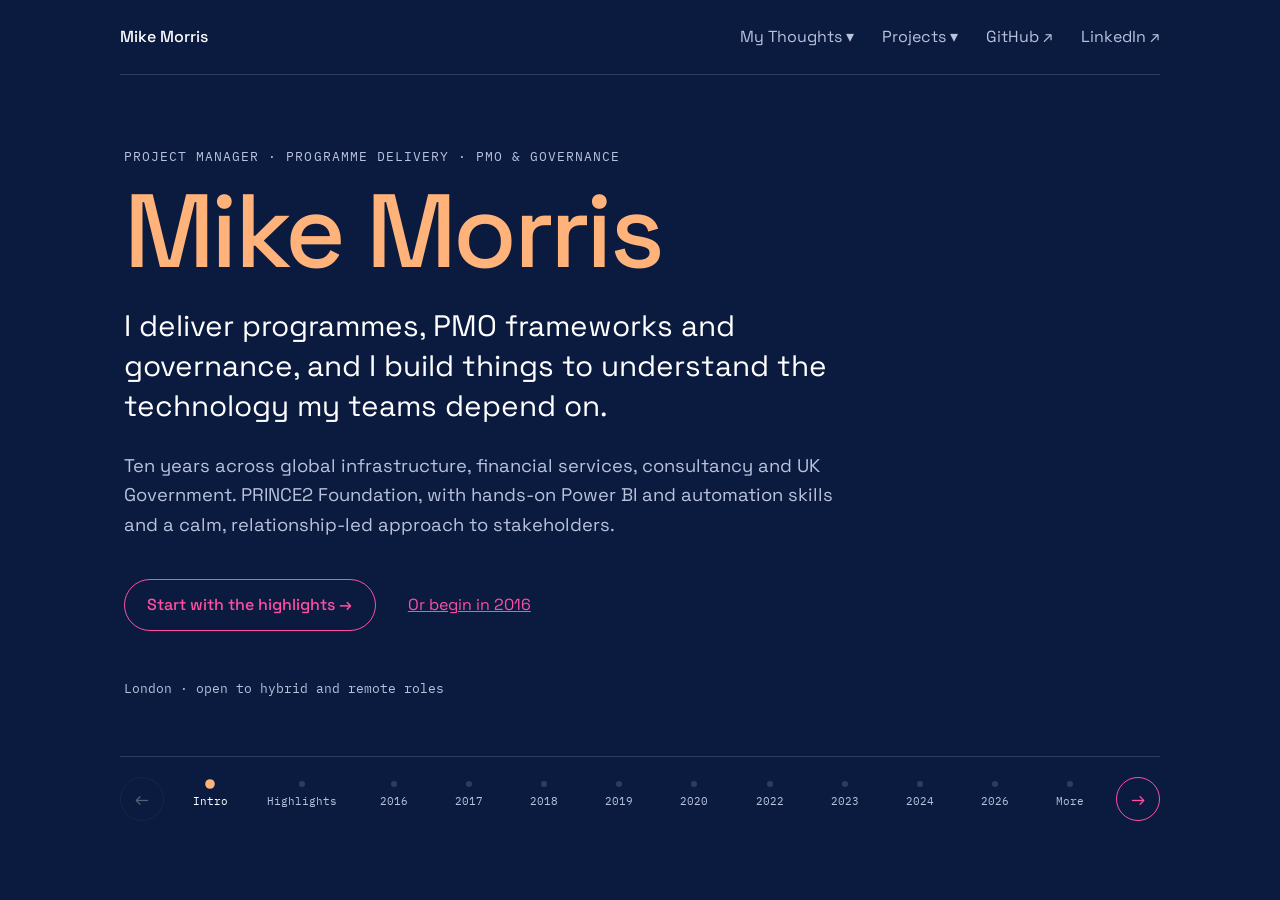
==== index.html @ 15b01ce0 "Corrected Links" ====
<!DOCTYPE html>
<html lang="en-GB">
<head>
  <meta charset="UTF-8">
  <meta name="viewport" content="width=device-width, initial-scale=1.0">
  <title>Mike Morris | Project Manager</title>
  <meta name="description" content="Mike Morris: Project Manager with 10 years' experience delivering programmes, PMO frameworks and governance. My career, one role at a time.">
  <link href="https://fonts.googleapis.com/css2?family=IBM+Plex+Mono:wght@400;500&family=Space+Grotesk:wght@300;400;500;700&display=swap" rel="stylesheet">
  <!-- styles.css: colours and fonts for the whole site.
       site.css: the header, menus and article layout shared by every page.
       journey.css: the layout of this page only. Later files win any tie. -->
  <link rel="stylesheet" href="styles.css">
  <link rel="stylesheet" href="site.css">
  <link rel="stylesheet" href="journey.css">
</head>
<body class="journey-page">

  <header class="site-header">
    <a class="journey-name" href="#intro">Mike Morris</a>
    <nav class="site-nav" aria-label="Site">
         <details class="nav-menu">
        <summary>My Thoughts</summary>
        <ul>
          <li><a href="Writings/Luddites.html"><span>Luddites - Tragedy and Warnings</span><span class="label">Thinkpiece · [DD Mon YYYY]</span></a></li>
          <li><a href="writing/[post-2].html"><span>[Second post title]</span><span class="label">Delivery · [DD Mon YYYY]</span></a></li>
          <li><a href="writing/[post-3].html"><span>[Third post title]</span><span class="label">Learning log · [DD Mon YYYY]</span></a></li>
          <li><a class="nav-menu-all" href="writing/index.html">All posts →</a></li>
        </ul>
      </details>
       <details class="nav-menu">
        <summary>Projects</summary>
        <ul>
          <li><a href="projects/Red-Alert-Browser.html"><span>Red Alert Browser Port</span><span class="label">WebAssembly · AI delivery</span></a></li>
          <li><a href="projects/Job-Search-Automation.html"><span>Job Search Automation</span><span class="label">n8n · AI workflows</span></a></li>
          <li><a href="projects/records-automation.html"><span>Records Automation</span><span class="label">Apps Script · Google Sheets</span></a></li>
          <li><a class="nav-menu-all" href="projects/index.html">All projects →</a></li>
        </ul>
      </details>
      <a href="https://github.com/Mikem9693">GitHub ↗</a>
      <a href="https://www.linkedin.com/in/mike-morris-5a3879b5/">LinkedIn ↗</a>
    </nav>
    <!-- Hidden from view, but screen readers still announce it when the page turns. -->
    <p class="visually-hidden" id="journey-counter" aria-live="polite"></p>
  </header>

  <main>
    <!-- The viewport is the "window" you look through. The track holds every page side by side
         and journey.js slides it left and right. Without JavaScript, the pages simply stack. -->
    <div class="journey-viewport">
      <div class="journey-track">

        <!-- ===== Intro ===== -->
        <section class="journey-page-item journey-intro" id="intro" data-label="Intro" aria-labelledby="intro-title">
          <p class="label">Project Manager · Programme Delivery · PMO &amp; Governance</p>
          <h1 id="intro-title">Mike Morris</h1>
          <p class="intro-statement">I deliver programmes, PMO frameworks and governance, and I build things to understand the technology my teams depend on.</p>
          <p class="lead">Ten years across global infrastructure, financial services, consultancy and UK Government. PRINCE2 Foundation, with hands-on Power BI and automation skills and a calm, relationship-led approach to stakeholders.</p>
          <p class="intro-actions">
            <a class="button" href="#highlights">Start with the highlights →</a>
            <a href="#role-2016">Or begin in 2016</a>
          </p>
          <p class="intro-meta">London · open to hybrid and remote roles</p>
        </section>

        <!-- ===== Career highlights =====
             Each highlight links to the role it came from. journey.js turns those links into page turns. -->
        <section class="journey-page-item journey-highlights" id="highlights" data-label="Highlights" aria-labelledby="highlights-title">
                    <h2 id="highlights-title">Career highlights</h2>
          <ol class="highlight-grid">
            <li>
              <p class="highlight-stat">$150,000</p>
              <p>Saved by taking a failing regulatory programme from Red to Green in two weeks, then building the case to cancel it.</p>
              <a href="#role-2024">Vantage Data Centres, 2024 →</a>
            </li>
            <li>
              <p class="highlight-stat">145%&nbsp;→&nbsp;90%</p>
            
              <a href="#role-2024">Vantage Data Centres, 2024 →</a>
            </li>
            <li>
              <p class="highlight-stat">1&nbsp;→&nbsp;8</p>
              <p>Live executive dashboards across six business functions, giving C-suite unified visibility for the first time.</p>
              <a href="#role-2024">Vantage Data Centres, 2024 →</a>
            </li>
            <li>
              <p class="highlight-stat">4&nbsp;months</p>
              <p>To take a consultancy from no formal PMO practice to operational maturity.</p>
              <a href="#role-2023">QuantSpark, 2023 →</a>
            </li>
            <li>
              <p class="highlight-stat">6</p>
              <p>Release clashes exposed by a 35-project, 7-department roadmap, avoiding at least 3 project delays.</p>
              <a href="#role-2022">Lloyds Banking Group, 2022 →</a>
            </li>
            <li>
              <p class="highlight-stat">25%</p>
              <p>Of the NHS workforce given routine COVID-19 testing capacity, across 6 NHS Trusts and 30+ hospitals and universities.</p>
              <a href="#role-2020">Department of Health and Social Care, 2020 →</a>
            </li>
          </ol>
        </section>

        <!-- ===== Role 1 =====
             Every role follows the same pattern. To add one, copy a whole <article> block,
             give it a new id and data-label, and journey.js adds it to the year strip.
             All facts and figures come from the master CV: change them there first. -->
        <article class="journey-page-item role" id="role-2016" data-label="2016" aria-labelledby="role-2016-title">
          <div class="role-meta">
            <p class="role-year" aria-hidden="true">2016</p>
            <h2 id="role-2016-title">Business Transformation Lead</h2>
            <p class="role-org">Greater Manchester Shared Service</p>
            <p class="role-dates">Sep 2016 - Nov 2017</p>
            <ul class="skills" aria-label="Skills used in this role">
              <li>Process improvement</li>
              <li>Excel automation</li>
              <li>Recruitment</li>
            </ul>
          </div>
          <div class="role-body">
            <p class="lead">Recruitment and HR shared service, including the Stop-Gap supply staffing service for 35 client schools and 200 supply staff.</p>
            <div class="achievement">
              <p class="achievement-stat">90%</p>
              <div>
                <h3>Turnaround</h3>
                <p>Returned the Stop-Gap service to profitability after 16 consecutive loss-making quarters, and cut time spent on administrative tasks by 90% with a digital source of records and macro-based automation.</p>
              </div>
            </div>
          </div>
          <div class="role-highlights">
            <h3>Highlights</h3>
            <ul>
              <li>Added email booking and an automated receipting system, cutting billing queries by 35%; 100% of customers surveyed gave positive feedback.</li>
              <li>Streamlined the recruitment workflow and introduced an online recruitment portal, reducing time at each stage.</li>
              <li>Achieved all improvements and modernisation with zero spend or external tooling.</li>
            </ul>
          </div>
        </article>

        <!-- ===== Role 2 ===== -->
        <article class="journey-page-item role" id="role-2017" data-label="2017" aria-labelledby="role-2017-title">
          <div class="role-meta">
            <p class="role-year" aria-hidden="true">2017</p>
            <h2 id="role-2017-title">Assurance and Risk Support Officer</h2>
            <p class="role-org">Home Office</p>
            <p class="role-dates">Nov 2017 - Feb 2019</p>
            <ul class="skills" aria-label="Skills used in this role">
              <li>Excel automation</li>
              <li>Risk frameworks</li>
              <li>Process design</li>
            </ul>
          </div>
          <div class="role-body">
            <p class="lead">Supporting the Home Office's Risk and Assurance team, and my first move into UK Government.</p>
            <div class="achievement">
              <p class="achievement-stat">~10&nbsp;min</p>
              <div>
                <h3>Automation</h3>
                <p>Built Excel macro automation cutting a weekly multi-hour data task to around 10 minutes, reducing administrative workload by 20% across two teams.</p>
              </div>
            </div>
          </div>
          <div class="role-highlights">
            <h3>Highlights</h3>
            <ul>
              <li>Redesigned the resource pool matching process with skills-based, anonymised shortlisting, cutting matching time by around 25% and reducing unconscious bias.</li>
              <li>Developed risk assessment frameworks and a medium-term improvement strategy for the Risk and Assurance team, improving reporting accuracy.</li>
            </ul>
          </div>
        </article>

        <!-- ===== Role 3 ===== -->
        <article class="journey-page-item role" id="role-2018" data-label="2018" aria-labelledby="role-2018-title">
          <div class="role-meta">
            <p class="role-year" aria-hidden="true">2018</p>
            <h2 id="role-2018-title">Team Leader, BICS Data Quality and Cleanse</h2>
            <p class="role-org">Home Office</p>
            <p class="role-dates">Dec 2018 - Dec 2019</p>
            <ul class="skills" aria-label="Skills used in this role">
              <li>Team leadership</li>
              <li>Coaching</li>
              <li>Data quality</li>
            </ul>
          </div>
          <div class="role-body">
            <p class="lead">Leading a team of 10 responsible for data quality and cleanse across large case cohorts.</p>
            <div class="achievement">
              <p class="achievement-stat">+65%</p>
              <div>
                <h3>Team turnaround</h3>
                <p>Restructured process and culture to raise throughput by 65%, moving the team from "underachievers" to one of the most efficient, as recognised by leadership.</p>
              </div>
            </div>
          </div>
          <div class="role-highlights">
            <h3>Highlights</h3>
            <ul>
              <li>Built development pathways and coaching; every team member improved between reviews and 4 of 10 were promoted within 9 months.</li>
              <li>Designed data quality and cleanse frameworks for cohorts of 6,000 to 180,000 cases, with tracking tools, QA protocols and formal reports to senior stakeholders.</li>
            </ul>
          </div>
        </article>

        <!-- ===== Role 4 ===== -->
        <article class="journey-page-item role" id="role-2019" data-label="2019" aria-labelledby="role-2019-title">
          <div class="role-meta">
            <p class="role-year" aria-hidden="true">2019</p>
            <h2 id="role-2019-title">Policy Manager</h2>
            <p class="role-org">Maritime and Coastguard Agency</p>
            <p class="role-dates">Dec 2019 - Oct 2020</p>
            <ul class="skills" aria-label="Skills used in this role">
              <li>Crisis management</li>
              <li>Policy</li>
              <li>International stakeholders</li>
            </ul>
          </div>
          <div class="role-body">
            <p class="lead">Maritime labour policy, which became the front line of the UK's COVID-19 response for seafarers.</p>
            <div class="achievement">
              <p class="achievement-stat">80%</p>
              <div>
                <h3>COVID-19 response</h3>
                <p>Managed the UK maritime seafarer repatriation response, repatriating 80% of seafarers on UK-flagged ships within their legal limit with zero delays to global shipping.</p>
              </div>
            </div>
          </div>
          <div class="role-highlights">
            <h3>Highlights</h3>
            <ul>
              <li>Represented the UK at international maritime conventions, including the European Maritime Safety Agency workshop in Lisbon.</li>
              <li>Chaired the biannual tripartite working group of seafarers, shipowners and Government, then restructured it to run effectively online during COVID-19.</li>
              <li>Led Maritime Labour Convention 2006 policy work and its post-implementation review, analysing compliance data to drive improvements.</li>
            </ul>
          </div>
        </article>

        <!-- ===== Role 5 ===== -->
        <article class="journey-page-item role" id="role-2020" data-label="2020" aria-labelledby="role-2020-title">
          <div class="role-meta">
            <p class="role-year" aria-hidden="true">2020</p>
            <h2 id="role-2020-title">Programme Support and Private Secretary, LAMP Testing</h2>
            <p class="role-org">Department of Health and Social Care (loan from MCGA)</p>
            <p class="role-dates">Oct 2020 - Feb 2022</p>
            <ul class="skills" aria-label="Skills used in this role">
              <li>Programme delivery</li>
              <li>Vendor negotiation</li>
              <li>Governance</li>
            </ul>
          </div>
          <div class="role-body">
            <p class="lead">Delivering saliva-based LAMP COVID-19 testing for NHS staff during the national emergency, reporting to the Programme Director and Chief Scientific Officer.</p>
            <div class="achievement">
              <p class="achievement-stat">25%</p>
              <div>
                <h3>National rollout</h3>
                <p>Delivered LAMP COVID-19 testing across 6 NHS Trusts covering 30+ hospitals and universities, providing routine testing capacity for 25% of the NHS workforce, ahead of schedule and under budget.</p>
              </div>
            </div>
          </div>
          <div class="role-highlights">
            <h3>Highlights</h3>
            <ul>
              <li>Ran six concurrent site implementation workstreams, each with its own plan tracking milestones, dependencies and compliance.</li>
              <li>Secured a 12-month warranty extension at no additional cost for 200+ unused LAMP machines, with no contractual obligation on the vendor.</li>
              <li>Automated the lab ordering process, saving around 2 hours a week across 5 labs.</li>
              <li>As Private Secretary, advised the Director of LAMP Testing on policy implementation and cross-departmental work.</li>
            </ul>
          </div>
        </article>

        <!-- ===== Role 6 ===== -->
        <article class="journey-page-item role" id="role-2022" data-label="2022" aria-labelledby="role-2022-title">
          <div class="role-meta">
            <p class="role-year" aria-hidden="true">2022</p>
            <h2 id="role-2022-title">Project &amp; Product Manager</h2>
            <p class="role-org">Lloyds Banking Group</p>
            <p class="role-dates">Mar 2022 - Apr 2023 · Contract</p>
            <ul class="skills" aria-label="Skills used in this role">
              <li>Roadmapping</li>
              <li>Portfolio governance</li>
              <li>Release planning</li>
            </ul>
          </div>
          <div class="role-body">
            <p class="lead">The UK's largest retail and commercial bank. Supported a portfolio of 35+ initiatives across 7 business areas and customer-facing digital products serving 350,000+ users.</p>
            <div class="achievement">
              <p class="achievement-stat">6&nbsp;clashes</p>
              <div>
                <h3>Release roadmap</h3>
                <p>Built delivery roadmap for 35 projects across 7 departments and 12 monthly release windows, exposing 6 release clashes; resequenced with senior leaders, avoiding at least 3 project delays.</p>
              </div>
            </div>
          </div>
          <div class="role-highlights">
            <h3>Highlights</h3>
            <ul>
              <li>Introduced portfolio-level governance, dependency management and alignment protocols, reducing inter-project conflicts by 30%.</li>
              <li>Developed stage-gate governance and PMO standards across business units, moving delivery from inconsistent practice to a standard framework.</li>
              <li>Took customer-facing digital products from business case to launch, coordinating Technology, Compliance, Marketing and Operations for 350,000+ customers.</li>
            </ul>
          </div>
        </article>

        <!-- ===== Role 7 ===== -->
        <article class="journey-page-item role" id="role-2023" data-label="2023" aria-labelledby="role-2023-title">
          <div class="role-meta">
            <p class="role-year" aria-hidden="true">2023</p>
            <h2 id="role-2023-title">Head of PMO</h2>
            <p class="role-org">QuantSpark</p>
            <p class="role-dates">Apr 2023 - Aug 2023</p>
            <ul class="skills" aria-label="Skills used in this role">
              <li>PMO set-up</li>
              <li>Asana</li>
              <li>Runn.io</li>
            </ul>
          </div>
          <div class="role-body">
            <p class="lead">Data science and analytics consultancy of around 80 people. Recruited to build PMO capability from inception, reporting to the CEO as a member of the Senior Leadership Team.</p>
            <div class="achievement">
              <p class="achievement-stat">4&nbsp;months</p>
              <div>
                <h3>PMO from zero</h3>
                <p>Designed and implemented the PMO framework (lifecycle methodology, portfolio governance, resource management, risk) in four months.</p>
              </div>
            </div>
          </div>
          <div class="role-highlights">
            <h3>Highlights</h3>
            <ul>
              <li>Introduced stage-gate governance that improved revenue forecasting accuracy by 30%, project profitability visibility by 40% and overall project efficiency by 25%.</li>
              <li>Built skills-based allocation and capacity planning for 30+ consultants across 15+ concurrent projects, raising billable utilisation by 25% and cutting bench time by 40%.</li>
              <li>Designed and piloted RAID training with 10 project staff; CEO intervention on pilot projects fell by 65%.</li>
            </ul>
          </div>
        </article>

        <!-- ===== Role 8 ===== -->
        <article class="journey-page-item role" id="role-2024" data-label="2024" aria-labelledby="role-2024-title">
          <div class="role-meta">
            <p class="role-year" aria-hidden="true">2024</p>
            <h2 id="role-2024-title">Project Manager - Global</h2>
            <p class="role-org">Vantage Data Centres</p>
            <p class="role-dates">Feb 2024 - Mar 2026 · Role made redundant</p>
            <ul class="skills" aria-label="Skills used in this role">
              <li>Power BI</li>
              <li>MS Project</li>
              <li>Power Platform</li>
            </ul>
          </div>
          <div class="role-body">
            <p class="lead">Global hyperscale data centre provider, 1,000+ employees. Delivered projects and platform governance across EMEA, APAC and North America, working asynchronously across seven time zones.</p>
            <div class="achievement">
              <p class="achievement-stat">$150k</p>
              <div>
                <h3>Programme rescue and cancellation</h3>
                <p>Took ownership of failing regulatory segmentation project and reached Green within two weeks. Recomendation made to cancel as identified as no longer fit for purpose, saving $150,000 with agreement from Legal, Cybersecurity and IT.</p>
              </div>
            </div>
          </div>
          <div class="role-highlights">
            <h3>Highlights</h3>
            <ul>
              <li>Built a Power BI project hub for a Director overseeing 26 projects, cutting utilisation from 145% to 90% in three weeks; four projects moved from Red to Green.</li>
              <li>Introduced Agile ceremonies, story pointing and MVPs, cutting load on 8 developers from 300% to 85% over four sprints.</li>
              <li>Built a department-wide PMO framework from inception, reducing project delays by 25% and delivery timelines by 20%.</li>
              <li>Took a stalled executive dashboard programme from 1 to 8 live dashboards, unifying up to five source systems through medallian archetecture data lake.</li>
              <li>Managed a $10M estate-wide hardware upgrade across 30+ data centre facilities, delivering on time with minimal disruption.</li>
              <li>Implemented standardised contracts and leasing procedure and tracking across North America, APAC and EMEA</li>
            </ul>
          </div>
        </article>

        <!-- ===== Role 9 (current) ===== -->
        <article class="journey-page-item role" id="role-2026" data-label="2026" aria-labelledby="role-2026-title">
          <div class="role-meta">
            <p class="role-year" aria-hidden="true">2026</p>
            <h2 id="role-2026-title">Founder</h2>
            <p class="role-org"><a href="https://www.3pmfootball.pro">3PM Sports</a></p>
            <p class="role-dates">Mar 2026 - Present</p>
            <ul class="skills" aria-label="Skills used in this role">
              <li>Product strategy</li>
              <li>Commercial modelling</li>
              <li>UK GDPR</li>
            </ul>
          </div>
          <div class="role-body">
            <p class="lead">Founded 3PM Sports and launcing 3PM Football. Grassroots football management app</p>
            <div class="achievement">
              <p class="achievement-stat">12+</p>
              <div>
                <h3>Concept to launch-ready</h3>
                <p>Took the platform from concept to a de-risked, launch-ready specification: 12+ specification documents, a structed release schedule and 15+ interactive prototypes covering every major user flow.</p>
              </div>
            </div>
          </div>
          <div class="role-highlights">
            <h3>Highlights</h3>
            <ul>
              <li>Recruited and structured an equal technical co-founder partnership, documenting equity, vesting, reserved matters and IP assignment.</li>
              <li>Built the commercial model and go-to-market plan, benchmarking pricing against 20+ competitors and simplifying a four-tier model to two tiers.</li>
              <li>Drafted a UK GDPR-compliant privacy policy, incorporated the company and completed ICO registration.</li>
              <li>Managed all advertising and Social Media marketing, creating consistent brand identity</li>
            </ul>
          </div>
        </article>

        <!-- ===== More: everything else ===== -->
        <section class="journey-page-item journey-more" id="more" data-label="More" aria-labelledby="more-title">
          <p class="label">The next chapter</p>
          <h2 id="more-title">Looking for project and programme delivery, PMO and governance roles.</h2>
          <p class="lead">Open to London, hybrid and remote roles. If your team is working on something like this, I'd like to hear about it.</p>
          <ul class="contact-links">
            <li><a href="mailto:Mikem9693@gmail.com">Email</a></li>
            <li><a href="https://www.linkedin.com/in/mike-morris-5a3879b5/">LinkedIn ↗</a></li>
            <li><a href="https://github.com/Mikem9693">GitHub ↗</a></li>
          </ul>

          <div class="more-columns">
            <section aria-labelledby="built-title">
              <h3 id="built-title">What I've built</h3>
              <dl class="more-list">
                <dt><a href="projects/Red-Alert-Browser.html">Red Alert in the browser</a></dt>
                <dd>A browser port of Command &amp; Conquer: Red Alert (1996), delivered through phase gates with an AI coding assistant as the engineer.</dd>
                <dt><a href="projects/Job-Search-Automation.html">Job search automation</a></dt>
                <dd>An n8n pipeline where a low-cost AI model scores every role and only roles above 60% go to a stronger model to draft a cover letter.</dd>
                <dt><a href="projects/records-automation.html">Records automation</a></dt>
                <dd>A Google Sheets tracker that logs each application automatically and keeps its own status up to date.</dd>
                <dt>Document navigation app</dt>
                <dd>Built in two hours in Svelte with AI-assisted development; presented 50+ documents with zero issues.</dd>
                <dt>Pi-hole home network</dt>
                <dd>Network-wide DNS filtering on a Raspberry Pi, now blocking 15% to 30% of queries.</dd>
                <dt>This website</dt>
                <dd>Hand-coded in HTML, CSS and JavaScript utilising AI support to learn as I build. No website builders, frameworks or templates.</dd>
              </dl>
            </section>

            <section aria-labelledby="advisory-title">
              <h3 id="advisory-title">Advisory work</h3>
              <dl class="more-list">
                <dt><a href="https://www.Vierma.cz">Vierma</a> <span>Feb 2026 - Present</span></dt>
                <dd>Commercial and growth advisor to a premium textile e-commerce start-up in the Czech Republic.</dd>
                <dt><a href="www.TheGKN.Net">The Goalkeeping Network</a> <span>Jan 2021 - Present</span></dt>
                <dd>KPI framework, strategic objectives and launch planning for products that consistently sell out within hours of release.</dd>
                <dt>Born Again Boots <span>Feb 2023 - Jan 2025</span></dt>
                <dd>Business planning, P&amp;L forecasting, financial controls and reporting for a sustainable footwear company.</dd>
              </dl>

              <h3>Outside work</h3>
              <dl class="more-list">
                <dt>Football and fundraising</dt>
                <dd>Organised charity football matches between 2017 and 2022, raising £7,500+ for personal causes, Ronald McDonald House and the Darby Rimmer MND Foundation.</dd>
                <dt>Goalkeeing Coach</dt>
                <dd>Currently supporting Step 7 grassroots club since October 2025. Ahieved promotion and a cup win and runners up last season</dd>
              </dl>

              <h3>Qualifications</h3>
              <dl class="more-list">
                <dt>PRINCE2 Foundation</dt>
                <dd>Apr 2024</dd>
                <dt>BA (Hons) History, Sheffield Hallam University</dt>
                <dd>2016</dd>
              </dl>
            </section>
          </div>

          <p><a href="#intro">← Back to the start</a></p>
        </section>

      </div>
    </div>

    <!-- The navigation bar. It starts hidden, and journey.js reveals it, because
         these buttons only work when JavaScript is running. -->
    <nav class="journey-nav" aria-label="Move through my journey" hidden>
      <button type="button" class="journey-prev" aria-label="Previous page">←</button>
      <ol class="journey-spine"></ol>
      <button type="button" class="journey-next" aria-label="Next page">→</button>
    </nav>
  </main>

  <!-- Scripts go at the end of <body>, so the page's HTML exists before the script looks for it. -->
  <script src="menus.js"></script>
  <script src="journey.js"></script>
</body>
</html>
---- styles.css ----
/* ==========================================================
   styles.css: the base for every page.
   Colours, fonts and default text styles.
   site.css (header, menus, articles) and journey.css (the book)
   build on top of this.
   ========================================================== */

:root {
  --bg: #0B1B3F;
  --surface: #1A2C5B;
  --text: #FFFFFF;
  --muted: #B8C2DD;
  --heading: #FFB27A;
  --accent: #FF4FA3;
}

* {
  box-sizing: border-box;
}

body {
  margin: 0;
  padding: 2rem;
  font-family: "Space Grotesk", sans-serif;
  background: var(--bg);
  color: var(--text);
  line-height: 1.6;
  min-height: 100vh;
  display: flex;
  flex-direction: column;
  gap: 1rem;
}

h1, h2, h3 {
  color: var(--heading);
}

h1 {
  font-size: 3rem;
  line-height: 1.1;
}

a {
  color: var(--accent);
}

.label {
  font-family: "IBM Plex Mono", monospace;
  font-size: 0.8rem;
  text-transform: uppercase;
  letter-spacing: 0.08em;
  color: var(--muted);
  margin: 0 0 0.75rem;
}
---- site.css ----
/* ==========================================================
   site.css: shared by every page on the site.
   The header, the drop-down menus, and the layout for
   article pages (projects and writing).
   Loads after styles.css on every page.
   ========================================================== */

/* A faint line colour, used for every divider.
   It's your --muted colour (#B8C2DD) at 20% opacity. */
:root {
  --line: rgba(184, 194, 221, 0.2);
}

/* ----- Page frame ----- */

body {
  padding: 0 1.5rem;     /* overrides the 2rem padding in styles.css */
  gap: 0;
}

.site-header,
main {
  width: 100%;
  max-width: 1040px;
  margin: 0 auto;
}

main {
  flex: 1;
}

/* ----- Header ----- */

.site-header {
  display: flex;
  flex-wrap: wrap;
  justify-content: space-between;
  align-items: center;
  gap: 0.5rem 1.5rem;
  padding: 1.5rem 0;
  border-bottom: 1px solid var(--line);
}

.site-header a {
  color: var(--text);
  text-decoration: none;
  font-weight: 500;
}

.site-header a:hover {
  color: var(--accent);
}

.site-nav {
  display: flex;
  flex-wrap: wrap;
  gap: 0.5rem 1.75rem;
}

.site-nav a {
  color: var(--muted);
  font-weight: 400;
}

/* ----- Drop-down menus (<details class="nav-menu">) ----- */

.nav-menu {
  position: relative;    /* the list below is positioned against this */
}

.nav-menu summary {
  list-style: none;      /* removes the default triangle */
  cursor: pointer;
  color: var(--muted);
}

.nav-menu summary::-webkit-details-marker {
  display: none;         /* removes the triangle in Safari */
}

.nav-menu summary::after {
  content: " ▾";
}

.nav-menu[open] summary,
.nav-menu summary:hover {
  color: var(--accent);
}

.nav-menu ul {
  position: absolute;
  top: calc(100% + 0.75rem);
  right: 0;
  z-index: 10;           /* sits above the page content */
  width: 18rem;
  margin: 0;
  padding: 0.5rem 0;
  list-style: none;
  background: var(--bg);
  border: 1px solid var(--line);
  border-radius: 0.75rem;
}

.nav-menu li a {
  display: flex;
  flex-direction: column;
  gap: 0.15rem;
  padding: 0.6rem 1rem;
  color: var(--text);
  text-decoration: none;
}

.nav-menu li a:hover {
  background: var(--surface);
}

.nav-menu .label {
  margin: 0;
  font-size: 0.7rem;
}

.nav-menu .nav-menu-all {
  border-top: 1px solid var(--line);
  color: var(--accent);
}

/* ----- Shared helpers ----- */

/* Hides an element visually while keeping it available to screen readers.
   (display: none would hide it from screen readers too.) */
.visually-hidden {
  position: absolute;
  width: 1px;
  height: 1px;
  margin: -1px;
  padding: 0;
  border: 0;
  overflow: hidden;
  clip-path: inset(50%);
  white-space: nowrap;
}

/* A clear outline for keyboard users on every link, button and menu. */
a:focus-visible,
button:focus-visible,
summary:focus-visible {
  outline: 2px solid var(--heading);
  outline-offset: 3px;
}

/* ==========================================================
   Article pages: <body class="article-page">
   One readable column, headings as quiet labels, thin lines.
   ========================================================== */

.article-page article {
  max-width: 42rem;      /* about 70 characters a line: comfortable to read */
  padding: 4rem 0 5rem;
}

.article-page h1 {
  margin: 0.5rem 0 1rem;
  font-size: clamp(2.5rem, 6vw, 4rem);
  font-weight: 500;
  line-height: 1.05;
  letter-spacing: -0.03em;
}

/* Each section starts with a thin line and a small mono heading. */
.article-page section {
  margin-top: 3rem;
  padding-top: 1.5rem;
  border-top: 1px solid var(--line);
}

.article-page h2 {
  margin: 0 0 1rem;
  font-family: "IBM Plex Mono", monospace;
  font-size: 0.8rem;
  font-weight: 400;
  text-transform: uppercase;
  letter-spacing: 0.08em;
  color: var(--muted);
}

.article-page h3 {
  margin: 1.5rem 0 0.5rem;
  font-size: 1rem;
  font-weight: 500;
}

.article-page p,
.article-page li,
.article-page dd {
  line-height: 1.7;
}

/* Lists: a short pink dash instead of a bullet, matching the Journey. */
.article-page article ul {
  list-style: none;
  padding: 0;
}

.article-page article li {
  position: relative;
  margin-bottom: 0.6rem;
  padding-left: 1.25rem;
}

.article-page article li::before {
  content: "";
  position: absolute;
  left: 0;
  top: 0.85em;
  width: 0.5rem;
  height: 1px;
  background: var(--accent);
}

/* Term-and-description lists: the term in peach, the description below it. */
.highlights {
  margin: 0;
}

.highlights dt {
  color: var(--heading);
  font-weight: 500;
}

.highlights dd {
  margin: 0.15rem 0 1.25rem;
}

/* Callouts: a short aside, set apart by size and colour rather than a box. */
.callout {
  margin: 2.5rem 0;
  padding-left: 1.5rem;
  font-size: 1.15rem;
  line-height: 1.6;
  color: var(--muted);
  box-shadow: inset 2px 0 0 var(--accent);   /* a thin pink line down the left */
}

.callout p {
  margin: 0;
}

.article-page img {
  display: block;
  max-width: 100%;
  height: auto;
  margin: 2rem 0;
  border-radius: 0.5rem;
}

/* ----- Phones ----- */

@media (max-width: 700px) {
  .site-nav {
    position: relative;  /* menus line up with the nav row's left edge... */
    gap: 0.5rem 1rem;
    font-size: 0.95rem;
  }

  .nav-menu {
    position: static;    /* ...instead of their own link, so they fit on screen */
  }

  .nav-menu ul {
    left: 0;
    right: auto;
  }

  .article-page article {
    padding: 2.5rem 0 4rem;
  }
}

/* ==========================================================
   Writing: <body class="article-page post">
   Builds on the article layout above. Posts use real
   subheadings instead of small labels, as they read as one
   continuous piece rather than set sections.
   ========================================================== */

.post .standfirst {
  margin: 0 0 2.5rem;
  font-size: 1.3rem;
  line-height: 1.5;
  color: var(--muted);
}

.post h2 {
  margin: 3rem 0 0.75rem;
  font-family: "Space Grotesk", sans-serif;
  font-size: 1.5rem;
  font-weight: 500;
  text-transform: none;
  letter-spacing: -0.01em;
  color: var(--heading);
}

.post blockquote {
  margin: 2.5rem 0;
  padding: 1.5rem 0;
  border-top: 1px solid var(--line);
  border-bottom: 1px solid var(--line);
  font-size: 1.5rem;
  font-weight: 300;
  line-height: 1.4;
  color: var(--accent);
}

.post blockquote p {
  margin: 0;
}

.post figure {
  margin: 2.5rem 0;
}

.post figure img {
  margin: 0;
}

.post figcaption {
  margin-top: 0.6rem;
  font-family: "IBM Plex Mono", monospace;
  font-size: 0.75rem;
  color: var(--muted);
}

.post-footer {
  margin-top: 4rem;
  padding-top: 1.5rem;
  border-top: 1px solid var(--line);
}

.post-footer .label {
  margin-bottom: 0.5rem;
}

/* A list split into two columns. Items run down the first column, then the second.
   Each column is at least 14rem wide, so on a phone it falls back to one column. */
.two-columns {
  columns: 2 14rem;
  column-gap: 3rem;
}

.two-columns li {
  break-inside: avoid;   /* never split one item across two columns */
}
---- journey.css ----
/* ==========================================================
   journey.css: the layout for index.html (the Journey).
   Colours and fonts come from styles.css; the header, menus
   and --line come from site.css.
   Minimalist approach: no cards or boxes. Space, type size
   and thin lines do the work instead.
   ========================================================== */

/* Each page: no background, just space above and below. */
.journey-page-item {
  padding: 4.5rem 0.25rem 3.5rem;
}

/* Without JavaScript the pages stack, so a thin line separates them. */
.journey-page-item + .journey-page-item {
  border-top: 1px solid var(--line);
}

.journey-page-item h2 {
  font-weight: 500;
  letter-spacing: -0.01em;
}

.journey-page-item .lead {
  font-size: 1.15rem;
  color: var(--muted);
}

/* Section headings inside a page look like labels: small, mono, muted. */
.role-highlights h3,
.journey-more h3 {
  margin: 0 0 1rem;
  font-family: "IBM Plex Mono", monospace;
  font-size: 0.8rem;
  font-weight: 400;
  text-transform: uppercase;
  letter-spacing: 0.08em;
  color: var(--muted);
}

/* ----- Intro ----- */

/* Limit the width of what's inside the intro, not the page itself.
   Every page must stay exactly 100% wide, or the sliding goes out of line. */
.journey-intro > * {
  max-width: 46rem;
}

.journey-intro h1 {
  margin: 0.5rem 0 1.5rem;
  font-size: clamp(3.5rem, 9vw, 6.5rem);
  font-weight: 500;
  line-height: 1;
  letter-spacing: -0.035em;
}

.intro-statement {
  margin: 0 0 1.5rem;
  font-size: clamp(1.35rem, 2.6vw, 1.85rem);
  line-height: 1.35;
}

.intro-actions {
  display: flex;
  flex-wrap: wrap;
  align-items: center;
  gap: 1rem 2rem;
  margin: 2.5rem 0 0;
}

.button {
  display: inline-block;
  padding: 0.75rem 1.4rem;
  border: 1px solid var(--accent);
  border-radius: 999px;
  color: var(--accent);
  font-weight: 500;
  text-decoration: none;
  transition: background 0.2s ease, color 0.2s ease;
}

.button:hover {
  background: var(--accent);
  color: var(--bg);
}

.intro-meta {
  margin: 3rem 0 0;
  font-family: "IBM Plex Mono", monospace;
  font-size: 0.8rem;
  color: var(--muted);
}

/* ----- Career highlights ----- */

.journey-highlights h2 {
  margin: 0.25rem 0 3rem;
  font-size: clamp(2rem, 4vw, 2.75rem);
}

.highlight-grid {
  list-style: none;
  margin: 0;
  padding: 0;
  display: grid;
  grid-template-columns: repeat(auto-fit, minmax(15rem, 1fr));
  gap: 2.5rem 3rem;
}

.highlight-grid li {
  padding-top: 1.25rem;
  border-top: 1px solid var(--line);
}

.highlight-stat {
  margin: 0 0 0.75rem;
  font-size: clamp(2.25rem, 4vw, 3rem);
  font-weight: 300;
  line-height: 1.1;
  letter-spacing: -0.02em;
  color: var(--accent);
}

.highlight-grid p:not(.highlight-stat) {
  margin: 0 0 0.75rem;
}

.highlight-grid a {
  font-size: 0.85rem;
  color: var(--muted);
  text-decoration: none;
}

.highlight-grid a:hover {
  color: var(--accent);
}

/* ----- A role page ----- */

.role {
  display: grid;
  grid-template-columns: 1fr 1.6fr;
  align-content: start;
  gap: 2.5rem 4rem;
}

.role-year {
  margin: 0 0 1.5rem;
  font-size: clamp(4.5rem, 10vw, 7.5rem);
  font-weight: 300;
  line-height: 0.9;
  letter-spacing: -0.04em;
  color: var(--muted);
}

.role h2 {
  margin: 0 0 0.35rem;
  font-size: 1.6rem;
  line-height: 1.2;
}

.role-org {
  margin: 0;
}

.role-dates {
  margin: 0.25rem 0 1.5rem;
  font-family: "IBM Plex Mono", monospace;
  font-size: 0.8rem;
  color: var(--muted);
}

/* Skills as one quiet line of text, separated by dots, instead of boxes. */
.skills {
  list-style: none;
  margin: 0;
  padding: 0;
  display: flex;
  flex-wrap: wrap;
  gap: 0.25rem 0.6rem;
  font-family: "IBM Plex Mono", monospace;
  font-size: 0.75rem;
  color: var(--muted);
}

.skills li + li::before {
  content: "·";
  margin-right: 0.6rem;
}

.role-body .lead {
  margin: 0 0 2rem;
}

/* The key achievement: a big number beside its explanation, under a thin line. */
.achievement {
  display: grid;
  grid-template-columns: auto 1fr;
  gap: 1rem 2rem;
  padding-top: 1.5rem;
  border-top: 1px solid var(--line);
}

.achievement-stat {
  margin: 0;
  font-size: clamp(2.5rem, 5vw, 3.5rem);
  font-weight: 300;
  line-height: 1;
  letter-spacing: -0.03em;
  white-space: nowrap;
  color: var(--accent);
}

.achievement .label {
  margin: 0 0 0.25rem;
}

.achievement h3 {
  margin: 0 0 0.5rem;
  font-size: 1rem;
}

.achievement p:last-child {
  margin: 0;
}

/* Highlights run across the full width of the page, in two columns where there's room. */
.role-highlights {
  grid-column: 1 / -1;
  padding-top: 1.5rem;
  border-top: 1px solid var(--line);
}

.role-highlights ul {
  list-style: none;
  margin: 0;
  padding: 0;
  display: grid;
  grid-template-columns: repeat(auto-fit, minmax(18rem, 1fr));
  gap: 1rem 3rem;
}

.role-highlights li {
  position: relative;
  padding-left: 1.25rem;
}

/* A short pink dash instead of a bullet point. */
.role-highlights li::before {
  content: "";
  position: absolute;
  left: 0;
  top: 0.8em;
  width: 0.5rem;
  height: 1px;
  background: var(--accent);
}

/* ----- More (the final page) ----- */

.journey-more h2 {
  max-width: 40rem;
  margin: 0.25rem 0 1rem;
  font-size: clamp(1.8rem, 3.5vw, 2.5rem);
  line-height: 1.2;
}

.contact-links {
  list-style: none;
  margin: 2rem 0 3.5rem;
  padding: 0;
  display: flex;
  flex-wrap: wrap;
  gap: 1rem 2rem;
  font-weight: 500;
}

.more-columns {
  display: grid;
  grid-template-columns: 1fr 1fr;
  gap: 3rem 4rem;
  padding-top: 2.5rem;
  border-top: 1px solid var(--line);
}

.journey-more h3:not(:first-child) {
  margin-top: 2.5rem;
}

.more-list {
  margin: 0;
}

.more-list dt {
  font-weight: 500;
}

.more-list dt a {
  color: var(--text);
}

.more-list dt a:hover {
  color: var(--accent);
}

.more-list dt span {
  margin-left: 0.5rem;
  font-family: "IBM Plex Mono", monospace;
  font-size: 0.75rem;
  font-weight: 400;
  color: var(--muted);
}

.more-list dd {
  margin: 0.15rem 0 1.1rem;
  font-size: 0.95rem;
  color: var(--muted);
}

.journey-more > p:last-child {
  margin: 3rem 0 0;
}

/* ==========================================================
   Book mode. journey.js adds the class "is-book" to <body>,
   so these rules only apply when JavaScript is running.
   ========================================================== */

.is-book .journey-viewport {
  overflow: hidden;      /* hides the pages to the left and right... */
  overflow: clip;        /* ...and stops the browser scrolling it sideways. */
  transition: height 0.6s cubic-bezier(0.2, 0.7, 0.2, 1);
}

.is-book .journey-track {
  display: flex;
  align-items: flex-start; /* each page only as tall as its own content */
  transition: transform 0.6s cubic-bezier(0.2, 0.7, 0.2, 1);
}

.is-book .journey-page-item {
  flex: 0 0 100%;        /* each page is exactly one viewport wide */
  min-width: 0;
  box-sizing: border-box;
  border-top: none;      /* no dividing lines between pages in book mode */
}

/* ----- Navigation bar ----- */

.journey-nav {
  display: flex;
  align-items: center;
  gap: 1.5rem;
  padding: 1.25rem 0 2rem;
  border-top: 1px solid var(--line);
}

/* "display: flex" above would override the hidden attribute, so this puts it back. */
.journey-nav[hidden] {
  display: none;
}

.journey-prev,
.journey-next {
  flex: 0 0 auto;
  width: 44px;
  height: 44px;
  border: 1px solid var(--line);
  border-radius: 50%;
  background: none;
  color: var(--text);
  font: inherit;
  font-size: 1.1rem;
  cursor: pointer;
  transition: border-color 0.2s ease, color 0.2s ease;
}

.journey-next {
  border-color: var(--accent);
  color: var(--accent);
}

.journey-prev:hover:not(:disabled),
.journey-next:hover:not(:disabled) {
  border-color: var(--accent);
  color: var(--accent);
}

.journey-prev:disabled,
.journey-next:disabled {
  opacity: 0.3;
  cursor: default;
}

/* The year strip */
.journey-spine {
  position: relative;    /* lets journey.js measure each button's position within the strip */
  flex: 1;
  list-style: none;
  margin: 0;
  padding: 0;
  display: flex;
  justify-content: space-between;
  overflow-x: auto;
}

.spine-button {
  display: flex;
  flex-direction: column;
  align-items: center;
  gap: 0.45rem;
  min-width: 44px;
  min-height: 44px;
  padding: 0.25rem;
  border: none;
  background: none;
  color: var(--muted);
  font-family: "IBM Plex Mono", monospace;
  font-size: 0.7rem;
  cursor: pointer;
}

.spine-button:hover {
  color: var(--text);
}

.spine-dot {
  width: 6px;
  height: 6px;
  border-radius: 50%;
  background: var(--line);
  transition: transform 0.3s ease, background 0.3s ease;
}

/* Pages you've passed get a brighter dot; the current page gets a larger peach one. */
.spine-button.is-passed .spine-dot {
  background: var(--muted);
}

.spine-button[aria-current] .spine-dot {
  background: var(--heading);
  transform: scale(1.6);
}

.spine-button[aria-current] {
  color: var(--text);
}

/* Some people set their device to reduce motion. Respect that. */
@media (prefers-reduced-motion: reduce) {
  .is-book .journey-viewport,
  .is-book .journey-track,
  .spine-dot,
  .button {
    transition: none;
  }
}

/* Phones: single column, less space, year strip above the arrows. */
@media (max-width: 700px) {
  .role,
  .more-columns {
    grid-template-columns: 1fr;
  }

  .achievement {
    grid-template-columns: 1fr;
  }

  .journey-page-item {
    padding: 3rem 0.25rem 2.5rem;
  }

  .journey-nav {
    flex-wrap: wrap;
    justify-content: space-between;
  }

  .journey-spine {
    order: -1;
    flex-basis: 100%;
  }
}
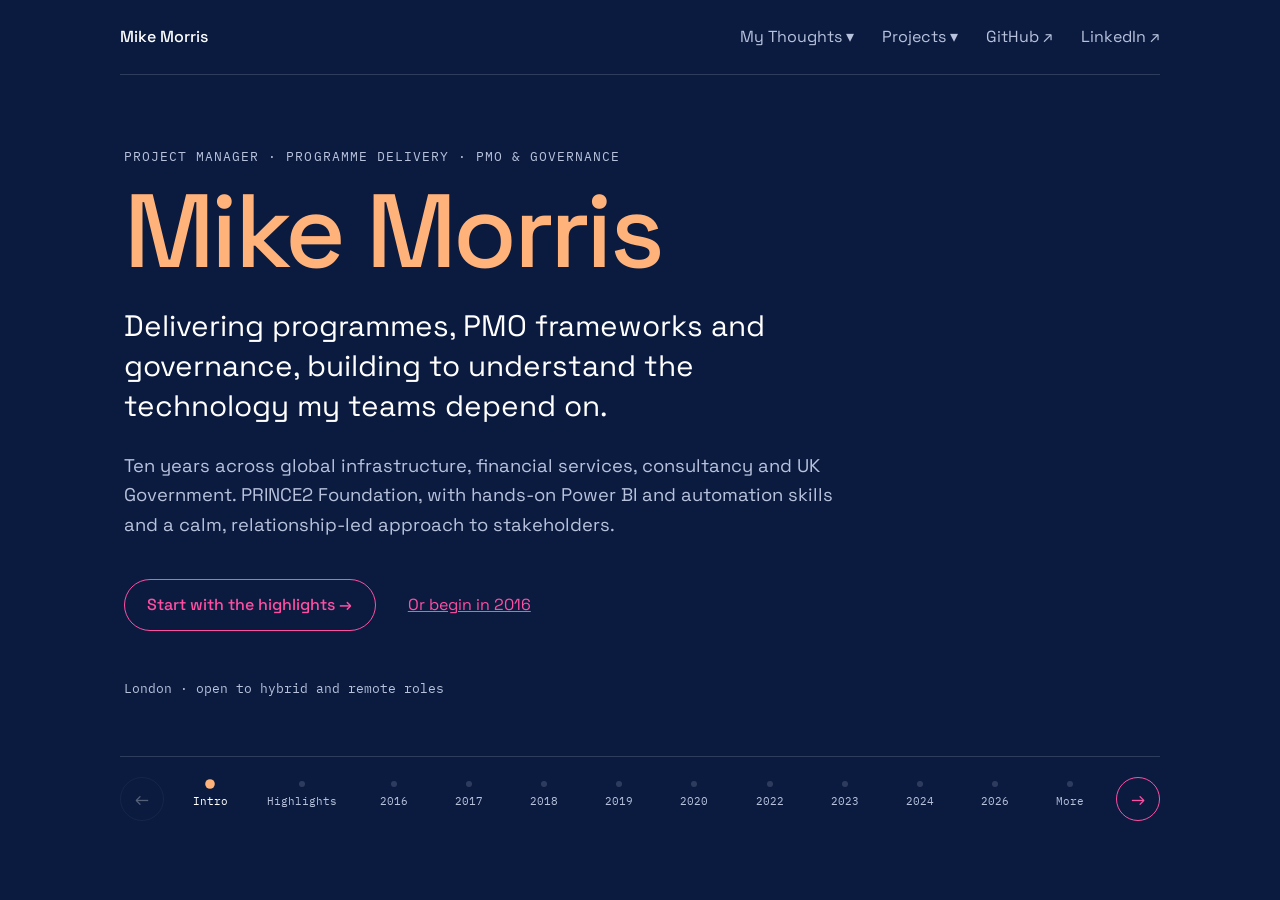
==== commit 6a86d2ae: "style changes - highlight figures removed" ====
--- a/index.html
+++ b/index.html
@@ -53,7 +53,7 @@
         <section class="journey-page-item journey-intro" id="intro" data-label="Intro" aria-labelledby="intro-title">
           <p class="label">Project Manager · Programme Delivery · PMO &amp; Governance</p>
           <h1 id="intro-title">Mike Morris</h1>
-          <p class="intro-statement">I deliver programmes, PMO frameworks and governance, and I build things to understand the technology my teams depend on.</p>
+          <p class="intro-statement">Delivering programmes, PMO frameworks and governance, building to understand the technology my teams depend on.</p>
           <p class="lead">Ten years across global infrastructure, financial services, consultancy and UK Government. PRINCE2 Foundation, with hands-on Power BI and automation skills and a calm, relationship-led approach to stakeholders.</p>
           <p class="intro-actions">
             <a class="button" href="#highlights">Start with the highlights →</a>
@@ -69,17 +69,17 @@
           <ol class="highlight-grid">
             <li>
               <p class="highlight-stat">$150,000</p>
-              <p>Saved by taking a failing regulatory programme from Red to Green in two weeks, then building the case to cancel it.</p>
+              <p>Saved rescueing failing governance project.</p>
               <a href="#role-2024">Vantage Data Centres, 2024 →</a>
             </li>
             <li>
               <p class="highlight-stat">145%&nbsp;→&nbsp;90%</p>
-            
+            <p> Reuction in developer utilisation through introduction of Agile</p>
               <a href="#role-2024">Vantage Data Centres, 2024 →</a>
             </li>
             <li>
               <p class="highlight-stat">1&nbsp;→&nbsp;8</p>
-              <p>Live executive dashboards across six business functions, giving C-suite unified visibility for the first time.</p>
+              <p>Live executive dashboards across six business functions, giving C-suite unified visibility.</p>
               <a href="#role-2024">Vantage Data Centres, 2024 →</a>
             </li>
             <li>
@@ -89,12 +89,12 @@
             </li>
             <li>
               <p class="highlight-stat">6</p>
-              <p>Release clashes exposed by a 35-project, 7-department roadmap, avoiding at least 3 project delays.</p>
+              <p>Release clashes avoided by creating 7-department roadmap, .</p>
               <a href="#role-2022">Lloyds Banking Group, 2022 →</a>
             </li>
             <li>
               <p class="highlight-stat">25%</p>
-              <p>Of the NHS workforce given routine COVID-19 testing capacity, across 6 NHS Trusts and 30+ hospitals and universities.</p>
+              <p>NHS workforce given access to routine COVID-19 testing capacity, across 6 NHS Trusts</p>
               <a href="#role-2020">Department of Health and Social Care, 2020 →</a>
             </li>
           </ol>
@@ -119,10 +119,9 @@
           <div class="role-body">
             <p class="lead">Recruitment and HR shared service, including the Stop-Gap supply staffing service for 35 client schools and 200 supply staff.</p>
             <div class="achievement">
-              <p class="achievement-stat">90%</p>
               <div>
                 <h3>Turnaround</h3>
-                <p>Returned the Stop-Gap service to profitability after 16 consecutive loss-making quarters, and cut time spent on administrative tasks by 90% with a digital source of records and macro-based automation.</p>
+                <p>Returned the Stop-Gap service to profitability after 16 consecutive loss-making quarters, and <mark>reduced administrative task time by 90%</mark>  with a digital source of records and macro-based automation.</p>
               </div>
             </div>
           </div>
@@ -152,17 +151,16 @@
           <div class="role-body">
             <p class="lead">Supporting the Home Office's Risk and Assurance team, and my first move into UK Government.</p>
             <div class="achievement">
-              <p class="achievement-stat">~10&nbsp;min</p>
               <div>
                 <h3>Automation</h3>
-                <p>Built Excel macro automation cutting a weekly multi-hour data task to around 10 minutes, reducing administrative workload by 20% across two teams.</p>
-              </div>
-            </div>
-          </div>
-          <div class="role-highlights">
-            <h3>Highlights</h3>
-            <ul>
-              <li>Redesigned the resource pool matching process with skills-based, anonymised shortlisting, cutting matching time by around 25% and reducing unconscious bias.</li>
+                <p>Redesigned the resource pool matching process with skills-based, anonymised shortlisting, cutting matching time by around 25% and <mark>reducing unconscious bias.</mark></p>
+              </div>
+            </div>
+          </div>
+          <div class="role-highlights">
+            <h3>Highlights</h3>
+            <ul>
+              <li>Built Excel macro automation cutting a weekly multi-hour data task to around 10 minutes, reducing administrative workload by 20% across two teams.</li>
               <li>Developed risk assessment frameworks and a medium-term improvement strategy for the Risk and Assurance team, improving reporting accuracy.</li>
             </ul>
           </div>
@@ -184,10 +182,9 @@
           <div class="role-body">
             <p class="lead">Leading a team of 10 responsible for data quality and cleanse across large case cohorts.</p>
             <div class="achievement">
-              <p class="achievement-stat">+65%</p>
               <div>
                 <h3>Team turnaround</h3>
-                <p>Restructured process and culture to raise throughput by 65%, moving the team from "underachievers" to one of the most efficient, as recognised by leadership.</p>
+                <p>Restructured process and culture to <mark>improve throughput 65%,</mark> moving the team from "underachievers" to one of the most efficient, as recognised by leadership.</p>
               </div>
             </div>
           </div>
@@ -216,10 +213,9 @@
           <div class="role-body">
             <p class="lead">Maritime labour policy, which became the front line of the UK's COVID-19 response for seafarers.</p>
             <div class="achievement">
-              <p class="achievement-stat">80%</p>
               <div>
                 <h3>COVID-19 response</h3>
-                <p>Managed the UK maritime seafarer repatriation response, repatriating 80% of seafarers on UK-flagged ships within their legal limit with zero delays to global shipping.</p>
+                <p>Managed the UK maritime seafarer repatriation response,<mark>repatriating 80% of seafarers</mark> on UK-flagged ships within their legal limit with zero delays to global shipping.</p>
               </div>
             </div>
           </div>
@@ -247,22 +243,21 @@
             </ul>
           </div>
           <div class="role-body">
-            <p class="lead">Delivering saliva-based LAMP COVID-19 testing for NHS staff during the national emergency, reporting to the Programme Director and Chief Scientific Officer.</p>
-            <div class="achievement">
-              <p class="achievement-stat">25%</p>
+            <p class="lead">Delivering non-invasive asymptomatic testing for NHS staff during the national emergency.</p>
+            <div class="achievement">
               <div>
                 <h3>National rollout</h3>
-                <p>Delivered LAMP COVID-19 testing across 6 NHS Trusts covering 30+ hospitals and universities, providing routine testing capacity for 25% of the NHS workforce, ahead of schedule and under budget.</p>
-              </div>
-            </div>
-          </div>
-          <div class="role-highlights">
-            <h3>Highlights</h3>
-            <ul>
-              <li>Ran six concurrent site implementation workstreams, each with its own plan tracking milestones, dependencies and compliance.</li>
+                <p>Delivered LAMP COVID-19 testing across 6 NHS Trusts covering 30+ hospitals and universities, providing routine testing capacity for <mark>25% of the NHS workforce</mark>, ahead of schedule and under budget.</p>
+              </div>
+            </div>
+          </div>
+          <div class="role-highlights">
+            <h3>Highlights</h3>
+            <ul>
+              <li>Six concurrent site implementation workstreams, each with its own plan tracking milestones, dependencies and compliance.</li>
               <li>Secured a 12-month warranty extension at no additional cost for 200+ unused LAMP machines, with no contractual obligation on the vendor.</li>
-              <li>Automated the lab ordering process, saving around 2 hours a week across 5 labs.</li>
-              <li>As Private Secretary, advised the Director of LAMP Testing on policy implementation and cross-departmental work.</li>
+              <li>Automated the lab ordering process, saving 500+ hours annually.</li>
+              <li>Advised the Director on policy implementation and cross-departmental work.</li>
             </ul>
           </div>
         </article>
@@ -283,10 +278,9 @@
           <div class="role-body">
             <p class="lead">The UK's largest retail and commercial bank. Supported a portfolio of 35+ initiatives across 7 business areas and customer-facing digital products serving 350,000+ users.</p>
             <div class="achievement">
-              <p class="achievement-stat">6&nbsp;clashes</p>
               <div>
                 <h3>Release roadmap</h3>
-                <p>Built delivery roadmap for 35 projects across 7 departments and 12 monthly release windows, exposing 6 release clashes; resequenced with senior leaders, avoiding at least 3 project delays.</p>
+                <p>Built delivery roadmap for 35 projects across 7 departments. <mark>Avoiding 6 release clashes</mark> preventing 3 project delays through strategic resequencing</p>
               </div>
             </div>
           </div>
@@ -316,10 +310,9 @@
           <div class="role-body">
             <p class="lead">Data science and analytics consultancy of around 80 people. Recruited to build PMO capability from inception, reporting to the CEO as a member of the Senior Leadership Team.</p>
             <div class="achievement">
-              <p class="achievement-stat">4&nbsp;months</p>
               <div>
                 <h3>PMO from zero</h3>
-                <p>Designed and implemented the PMO framework (lifecycle methodology, portfolio governance, resource management, risk) in four months.</p>
+                <p><mark>Designed and implemented the PMO framework</mark> (lifecycle methodology, portfolio governance, resource management, risk) in four months.</p>
               </div>
             </div>
           </div>
@@ -349,10 +342,9 @@
           <div class="role-body">
             <p class="lead">Global hyperscale data centre provider, 1,000+ employees. Delivered projects and platform governance across EMEA, APAC and North America, working asynchronously across seven time zones.</p>
             <div class="achievement">
-              <p class="achievement-stat">$150k</p>
               <div>
                 <h3>Programme rescue and cancellation</h3>
-                <p>Took ownership of failing regulatory segmentation project and reached Green within two weeks. Recomendation made to cancel as identified as no longer fit for purpose, saving $150,000 with agreement from Legal, Cybersecurity and IT.</p>
+                <p>Reocvered failing regulatory segmentation project within two weeks. Recomended cancelation after identifying project no longer fit for purpose, <mark>saving $150,000</mark> with agreement from Legal, Cybersecurity and IT.</p>
               </div>
             </div>
           </div>
@@ -360,7 +352,7 @@
             <h3>Highlights</h3>
             <ul>
               <li>Built a Power BI project hub for a Director overseeing 26 projects, cutting utilisation from 145% to 90% in three weeks; four projects moved from Red to Green.</li>
-              <li>Introduced Agile ceremonies, story pointing and MVPs, cutting load on 8 developers from 300% to 85% over four sprints.</li>
+              <li>Introduced Agile ceremonies, story pointing and MVPs, cutting developer utilisation from 300% to 85% over four sprints.</li>
               <li>Built a department-wide PMO framework from inception, reducing project delays by 25% and delivery timelines by 20%.</li>
               <li>Took a stalled executive dashboard programme from 1 to 8 live dashboards, unifying up to five source systems through medallian archetecture data lake.</li>
               <li>Managed a $10M estate-wide hardware upgrade across 30+ data centre facilities, delivering on time with minimal disruption.</li>
@@ -374,7 +366,7 @@
           <div class="role-meta">
             <p class="role-year" aria-hidden="true">2026</p>
             <h2 id="role-2026-title">Founder</h2>
-            <p class="role-org"><a href="https://www.3pmfootball.pro">3PM Sports</a></p>
+            <p class="role-org"><a href="https://www.3pmfootball.pro">Stealth</a></p>
             <p class="role-dates">Mar 2026 - Present</p>
             <ul class="skills" aria-label="Skills used in this role">
               <li>Product strategy</li>
@@ -383,9 +375,8 @@
             </ul>
           </div>
           <div class="role-body">
-            <p class="lead">Founded 3PM Sports and launcing 3PM Football. Grassroots football management app</p>
-            <div class="achievement">
-              <p class="achievement-stat">12+</p>
+            <p class="lead">Founded company and launcing first app.</p>
+            <div class="achievement">
               <div>
                 <h3>Concept to launch-ready</h3>
                 <p>Took the platform from concept to a de-risked, launch-ready specification: 12+ specification documents, a structed release schedule and 15+ interactive prototypes covering every major user flow.</p>
--- a/journey.css
+++ b/journey.css
@@ -193,24 +193,12 @@
 }
 
 /* The key achievement: a big number beside its explanation, under a thin line. */
+/* The key achievement: a thin line, a label, a heading and the sentence, with its figure in pink. */
+
 .achievement {
-  display: grid;
-  grid-template-columns: auto 1fr;
-  gap: 1rem 2rem;
   padding-top: 1.5rem;
   border-top: 1px solid var(--line);
 }
-
-.achievement-stat {
-  margin: 0;
-  font-size: clamp(2.5rem, 5vw, 3.5rem);
-  font-weight: 300;
-  line-height: 1;
-  letter-spacing: -0.03em;
-  white-space: nowrap;
-  color: var(--accent);
-}
-
 .achievement .label {
   margin: 0 0 0.25rem;
 }
@@ -330,6 +318,7 @@
   overflow: hidden;      /* hides the pages to the left and right... */
   overflow: clip;        /* ...and stops the browser scrolling it sideways. */
   transition: height 0.6s cubic-bezier(0.2, 0.7, 0.2, 1);
+    touch-action: pan-y pinch-zoom; /* the browser handles scrolling and zooming; sideways swipes are ours */
 }
 
 .is-book .journey-track {
@@ -480,4 +469,12 @@
     order: -1;
     flex-basis: 100%;
   }
+}
+
+/* Highlighted text: key figures and phrases in pink, instead of the browser's
+   default yellow highlighter. */
+mark {
+  background: none;
+  color: var(--accent);
+  font-weight: 500;
 }
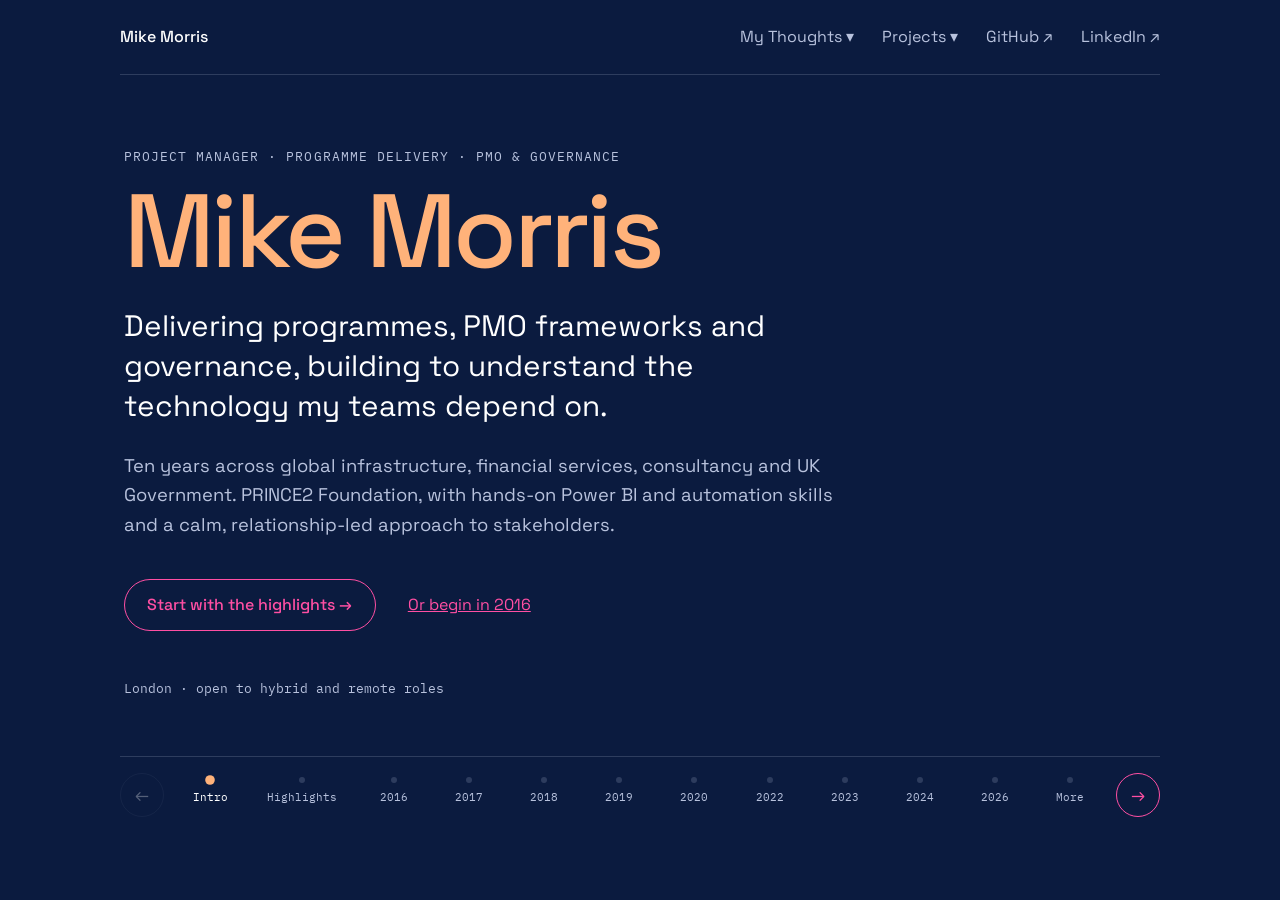
==== commit 82bff9c1: "navigation bar sticky amendment & text changes" ====
--- a/index.html
+++ b/index.html
@@ -78,8 +78,8 @@
               <a href="#role-2024">Vantage Data Centres, 2024 →</a>
             </li>
             <li>
-              <p class="highlight-stat">1&nbsp;→&nbsp;8</p>
-              <p>Live executive dashboards across six business functions, giving C-suite unified visibility.</p>
+              <p class="highlight-stat">1&nbsp;→&nbsp;6</p>
+              <p>Live executive dashboards across key business functions, giving C-suite unified visibility.</p>
               <a href="#role-2024">Vantage Data Centres, 2024 →</a>
             </li>
             <li>
@@ -354,7 +354,7 @@
               <li>Built a Power BI project hub for a Director overseeing 26 projects, cutting utilisation from 145% to 90% in three weeks; four projects moved from Red to Green.</li>
               <li>Introduced Agile ceremonies, story pointing and MVPs, cutting developer utilisation from 300% to 85% over four sprints.</li>
               <li>Built a department-wide PMO framework from inception, reducing project delays by 25% and delivery timelines by 20%.</li>
-              <li>Took a stalled executive dashboard programme from 1 to 8 live dashboards, unifying up to five source systems through medallian archetecture data lake.</li>
+              <li>Took a stalled executive dashboard programme from 1 to 6 live dashboards, unifying up to five source systems through medallian archetecture data lake.</li>
               <li>Managed a $10M estate-wide hardware upgrade across 30+ data centre facilities, delivering on time with minimal disruption.</li>
               <li>Implemented standardised contracts and leasing procedure and tracking across North America, APAC and EMEA</li>
             </ul>
@@ -416,7 +416,7 @@
                 <dt><a href="projects/records-automation.html">Records automation</a></dt>
                 <dd>A Google Sheets tracker that logs each application automatically and keeps its own status up to date.</dd>
                 <dt>Document navigation app</dt>
-                <dd>Built in two hours in Svelte with AI-assisted development; presented 50+ documents with zero issues.</dd>
+                <dd>Built in Svelte with AI-assisted development; presented 50+ documents with zero issues.</dd>
                 <dt>Pi-hole home network</dt>
                 <dd>Network-wide DNS filtering on a Raspberry Pi, now blocking 15% to 30% of queries.</dd>
                 <dt>This website</dt>
--- a/journey.css
+++ b/journey.css
@@ -340,8 +340,16 @@
   display: flex;
   align-items: center;
   gap: 1.5rem;
-  padding: 1.25rem 0 2rem;
-  border-top: 1px solid var(--line);
+  padding: 1rem 0;
+  border-top: 1px solid var(--line);
+
+  /* Sticky: the bar stays pinned to the bottom of the screen while you scroll
+     a long page, then settles into its normal place at the end. */
+  position: sticky;
+  bottom: 0;
+  z-index: 5;                      /* sits above the page content as it scrolls past */
+  background: var(--bg);           /* solid, so text doesn't show through */
+  padding-bottom: calc(1rem + env(safe-area-inset-bottom)); /* clears the iPhone home bar */
 }
 
 /* "display: flex" above would override the hidden attribute, so this puts it back. */
@@ -460,14 +468,15 @@
     padding: 3rem 0.25rem 2.5rem;
   }
 
-  .journey-nav {
-    flex-wrap: wrap;
-    justify-content: space-between;
+   .journey-nav {
+    gap: 0.5rem;
+    padding-top: 0.5rem;
+    padding-bottom: calc(0.5rem + env(safe-area-inset-bottom));
   }
 
   .journey-spine {
-    order: -1;
-    flex-basis: 100%;
+    justify-content: flex-start;
+    scrollbar-width: none;         /* hides the scrollbar; swiping still scrolls it */
   }
 }
 
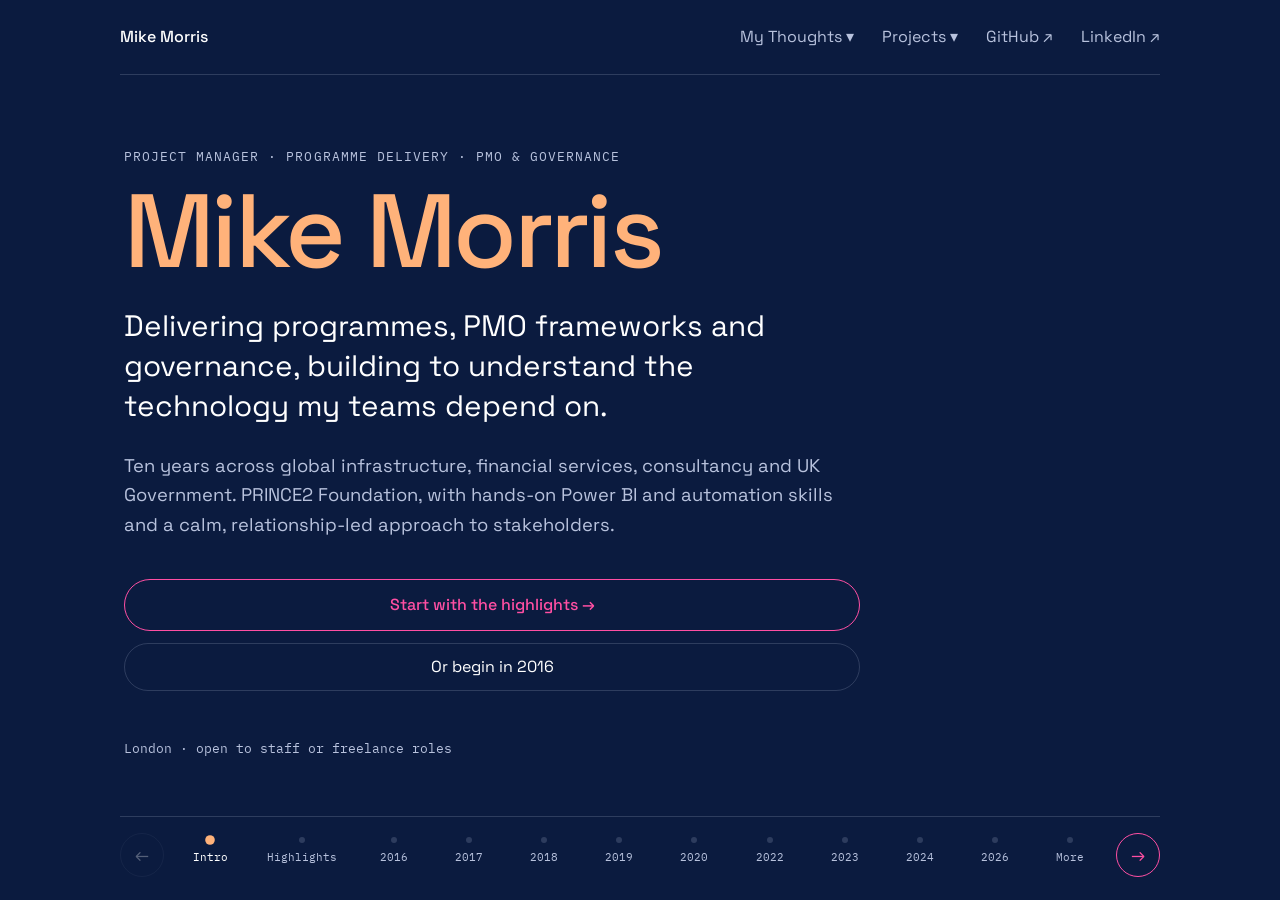
==== commit 951bc52f: "mobile freindly layout added" ====
--- a/index.html
+++ b/index.html
@@ -59,7 +59,7 @@
             <a class="button" href="#highlights">Start with the highlights →</a>
             <a href="#role-2016">Or begin in 2016</a>
           </p>
-          <p class="intro-meta">London · open to hybrid and remote roles</p>
+          <p class="intro-meta">London · open to staff or freelance roles</p>
         </section>
 
         <!-- ===== Career highlights =====
--- a/journey.css
+++ b/journey.css
@@ -453,22 +453,107 @@
   }
 }
 
-/* Phones: single column, less space, year strip above the arrows. */
+ /* Intro: both options become full-width buttons, one above the other. */
+  .intro-actions {
+    flex-direction: column;
+    align-items: stretch;
+    gap: 0.75rem;
+  }
+
+  .intro-actions a {
+    display: flex;
+    align-items: center;
+    justify-content: center;
+    min-height: 48px;
+    border-radius: 999px;
+    text-decoration: none;
+  }
+
+  .intro-actions a:not(.button) {
+    border: 1px solid var(--line);
+    color: var(--text);
+  }
+
+  /* More page: contact links become full-width buttons, Email filled in pink as the main action. */
+  .contact-links {
+    flex-direction: column;
+    gap: 0.75rem;
+  }
+
+  .contact-links a {
+    display: flex;
+    align-items: center;
+    justify-content: center;
+    min-height: 48px;
+    border: 1px solid var(--line);
+    border-radius: 999px;
+    color: var(--text);
+    text-decoration: none;
+  }
+
+  .contact-links li:first-child a {
+    background: var(--accent);
+    border-color: var(--accent);
+    color: var(--bg);
+  }
+
 @media (max-width: 700px) {
   .role,
   .more-columns {
     grid-template-columns: 1fr;
   }
 
-  .achievement {
-    grid-template-columns: 1fr;
-  }
-
   .journey-page-item {
     padding: 3rem 0.25rem 2.5rem;
   }
 
-   .journey-nav {
+  /* Intro: both options become full-width buttons, one above the other. */
+  .intro-actions {
+    flex-direction: column;
+    align-items: stretch;
+    gap: 0.75rem;
+  }
+
+  .intro-actions a {
+    display: flex;
+    align-items: center;
+    justify-content: center;
+    min-height: 48px;
+    border-radius: 999px;
+    text-decoration: none;
+  }
+
+  .intro-actions a:not(.button) {
+    border: 1px solid var(--line);
+    color: var(--text);
+  }
+
+  /* More page: contact links become full-width buttons, Email filled in pink as the main action. */
+  .contact-links {
+    flex-direction: column;
+    gap: 0.75rem;
+  }
+
+  .contact-links a {
+    display: flex;
+    align-items: center;
+    justify-content: center;
+    min-height: 48px;
+    border: 1px solid var(--line);
+    border-radius: 999px;
+    color: var(--text);
+    text-decoration: none;
+  }
+
+  .contact-links li:first-child a {
+    background: var(--accent);
+    border-color: var(--accent);
+    color: var(--bg);
+  }
+
+  /* On phones: one slim row, arrows either side of a year strip that scrolls
+     sideways (journey.js keeps the current year in view). */
+  .journey-nav {
     gap: 0.5rem;
     padding-top: 0.5rem;
     padding-bottom: calc(0.5rem + env(safe-area-inset-bottom));
@@ -479,9 +564,6 @@
     scrollbar-width: none;         /* hides the scrollbar; swiping still scrolls it */
   }
 }
-
-/* Highlighted text: key figures and phrases in pink, instead of the browser's
-   default yellow highlighter. */
 mark {
   background: none;
   color: var(--accent);
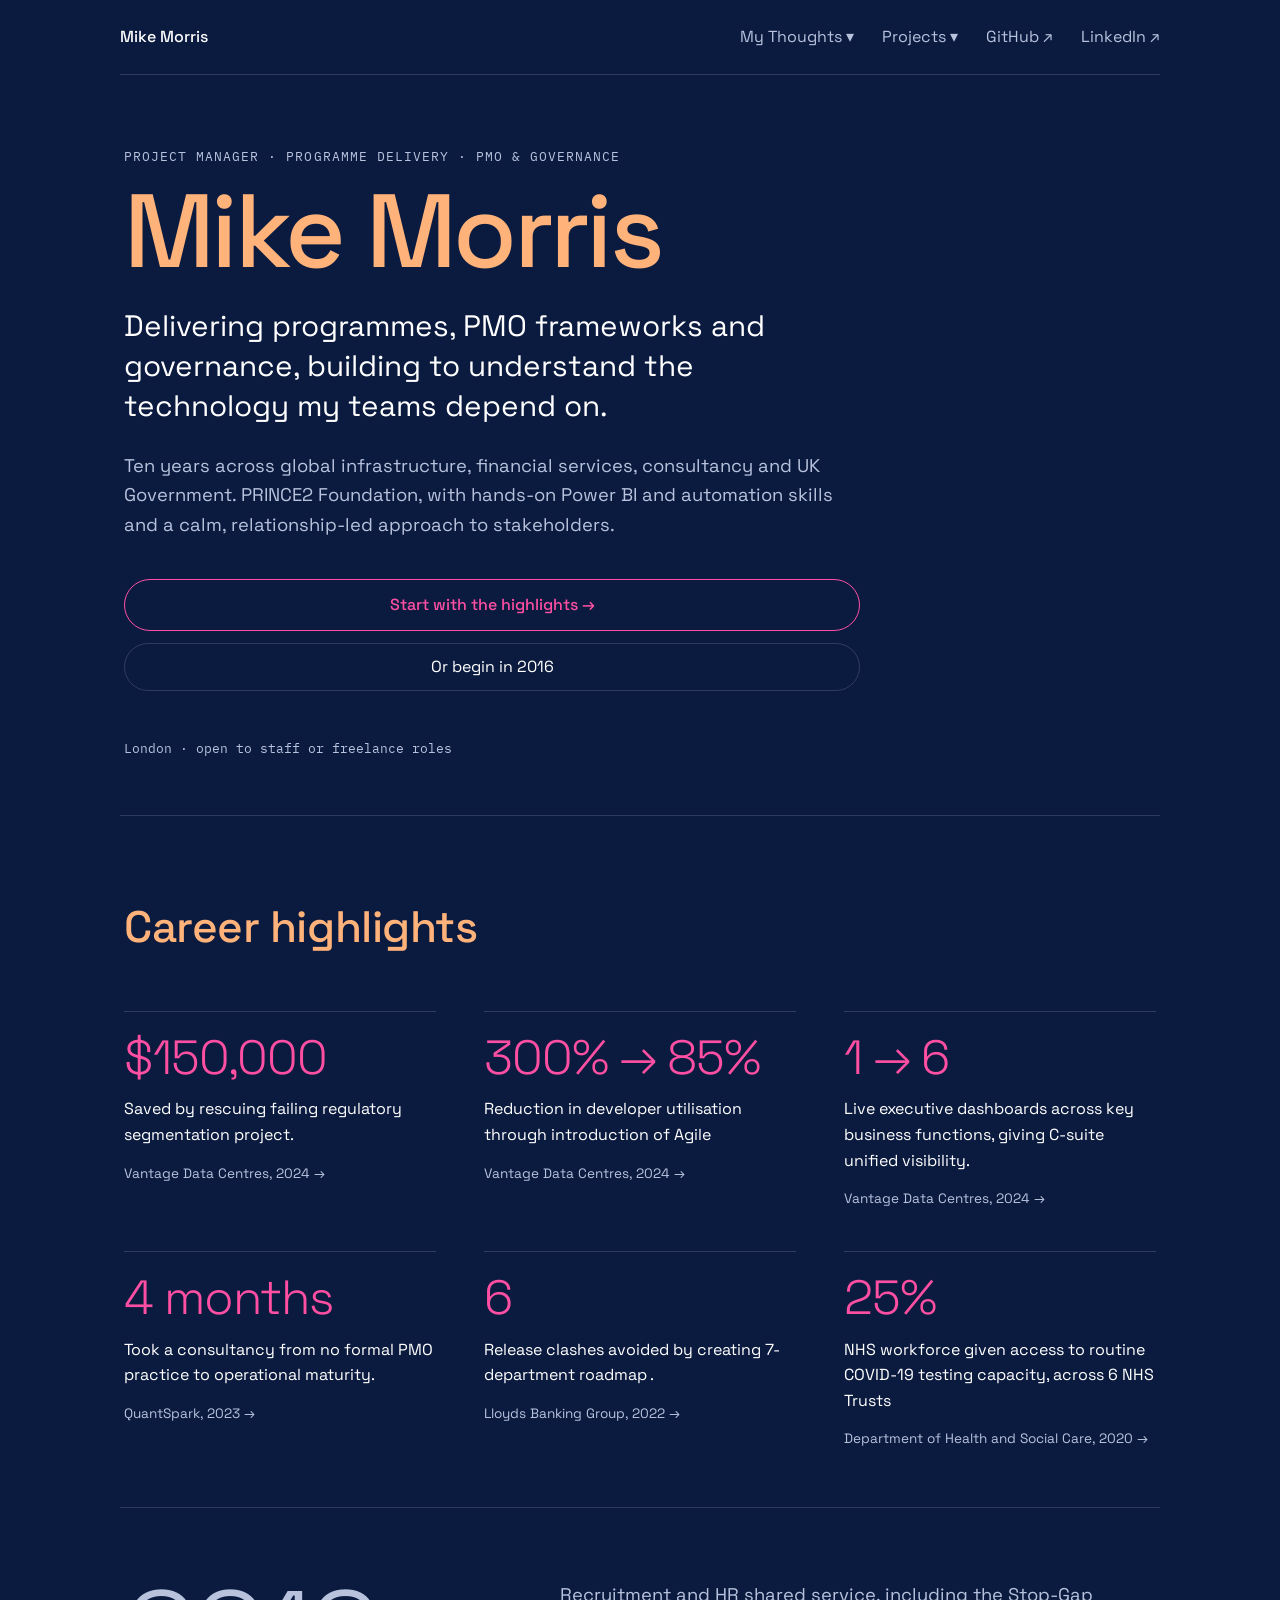
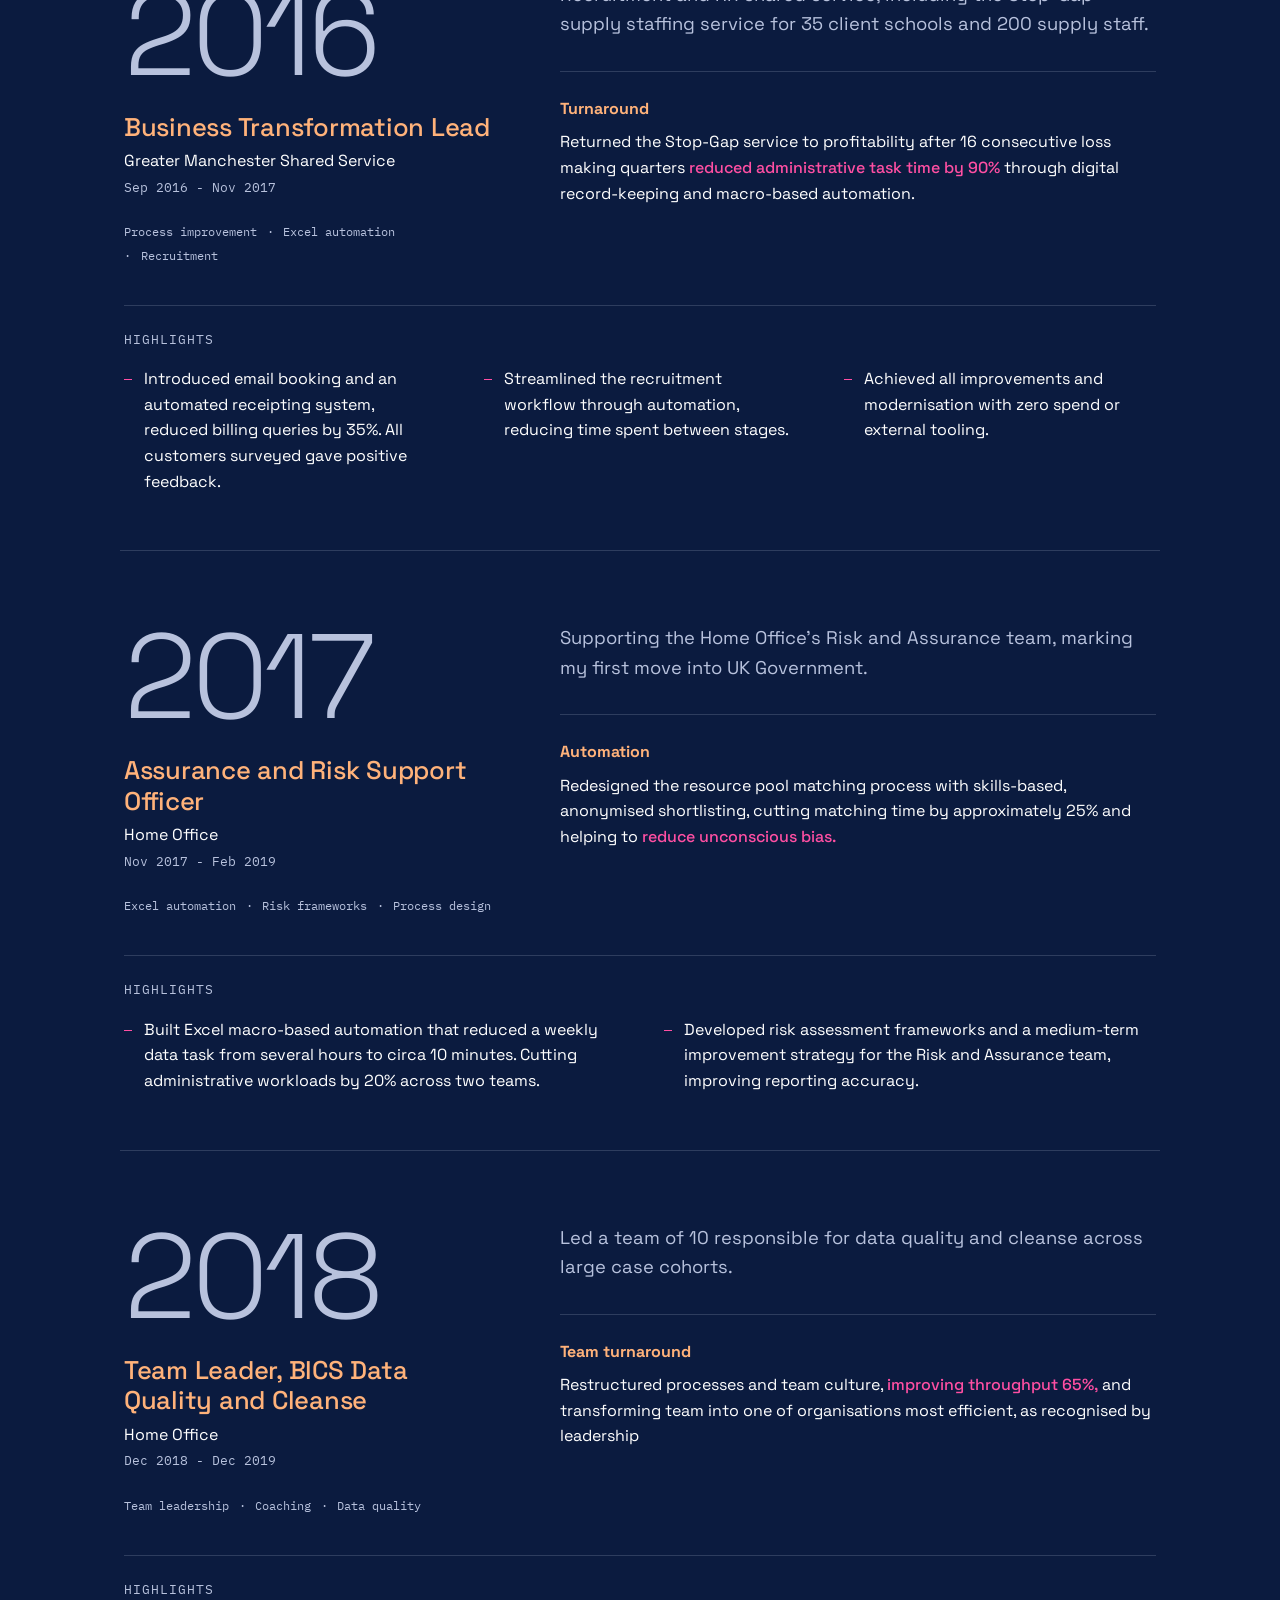
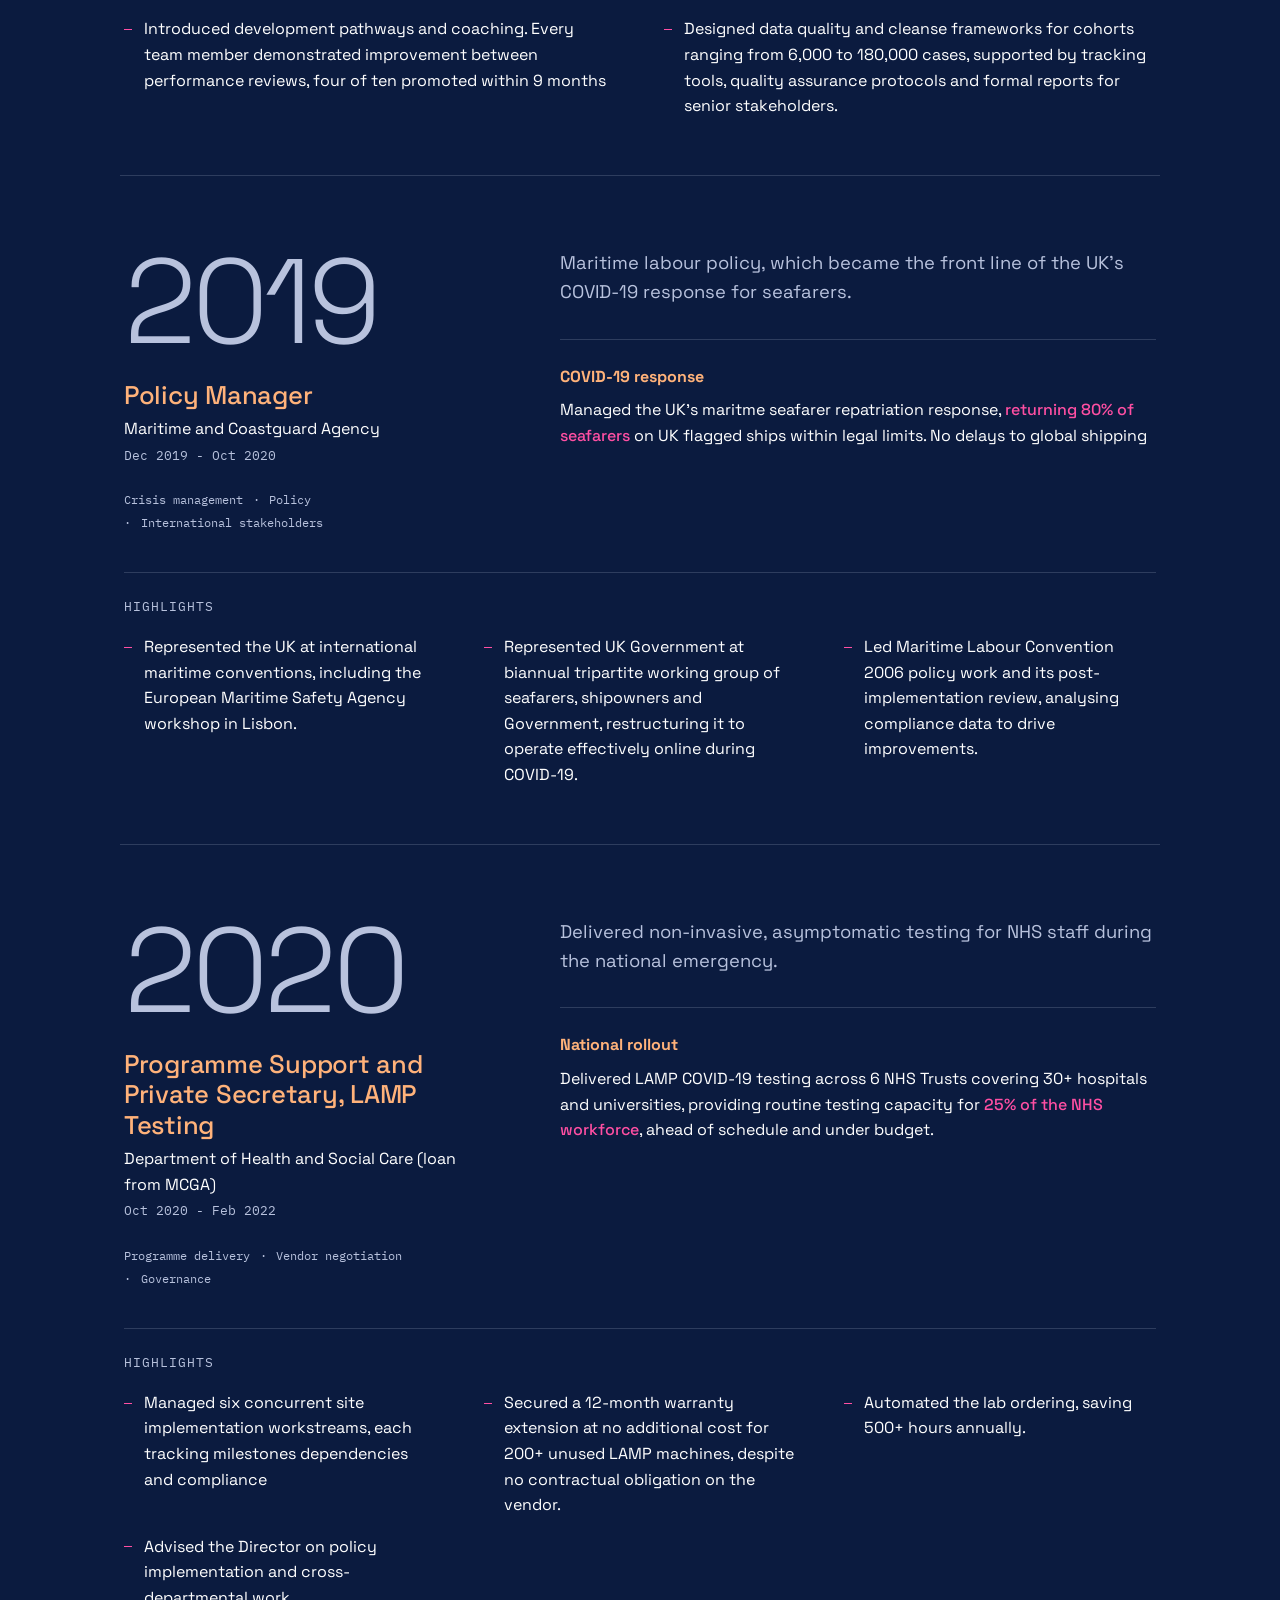
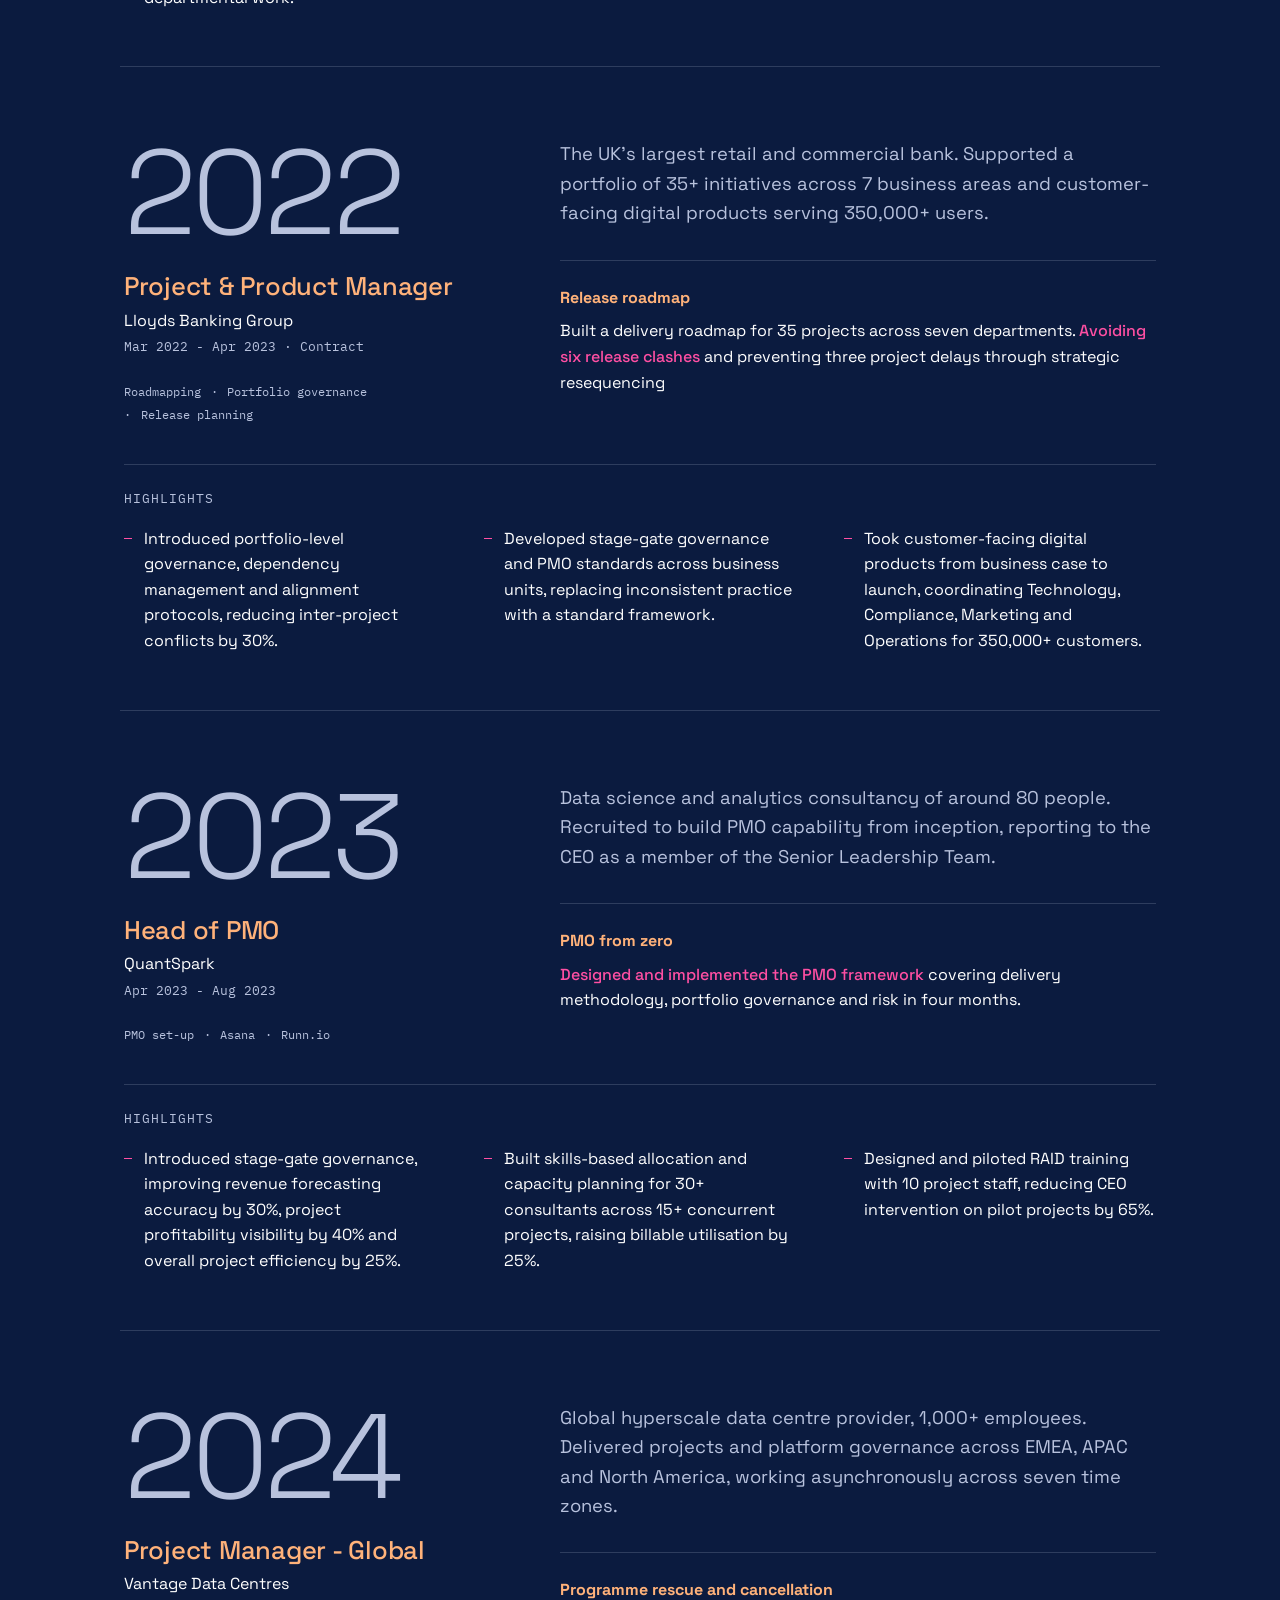
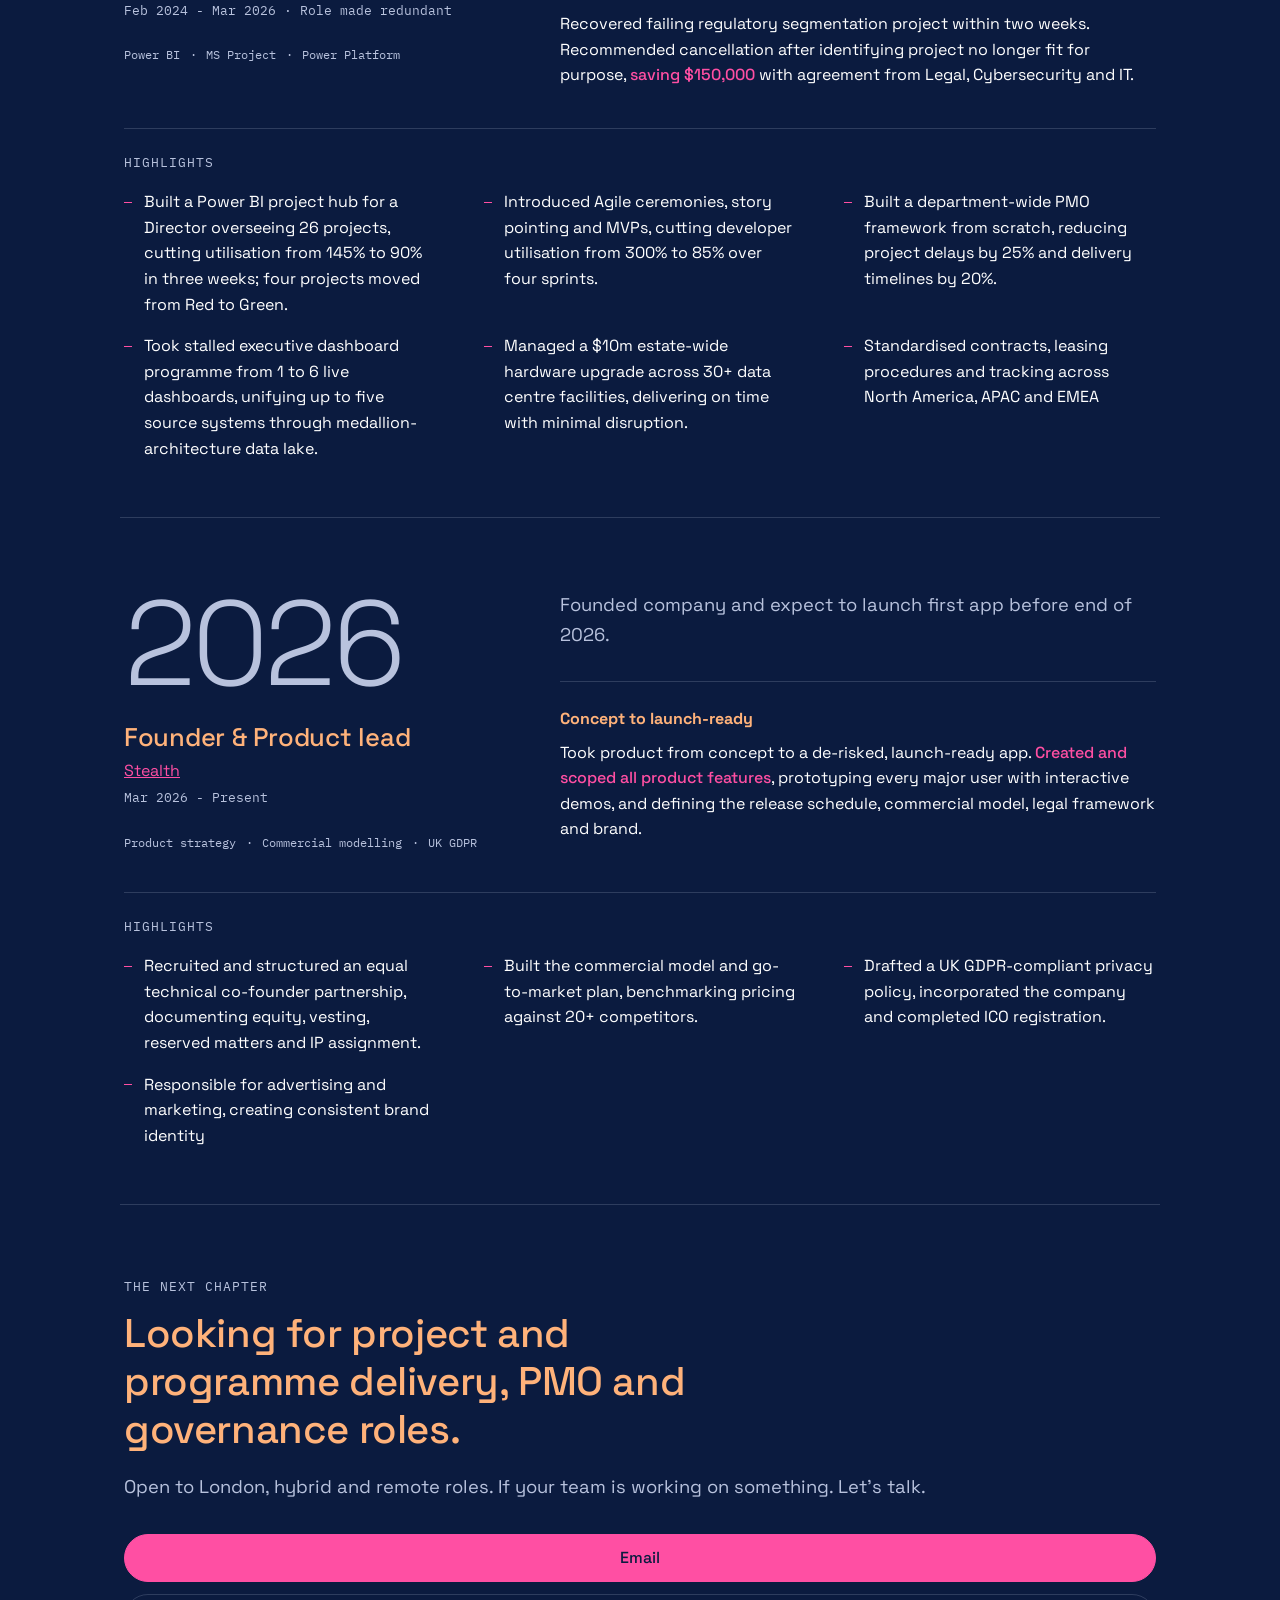
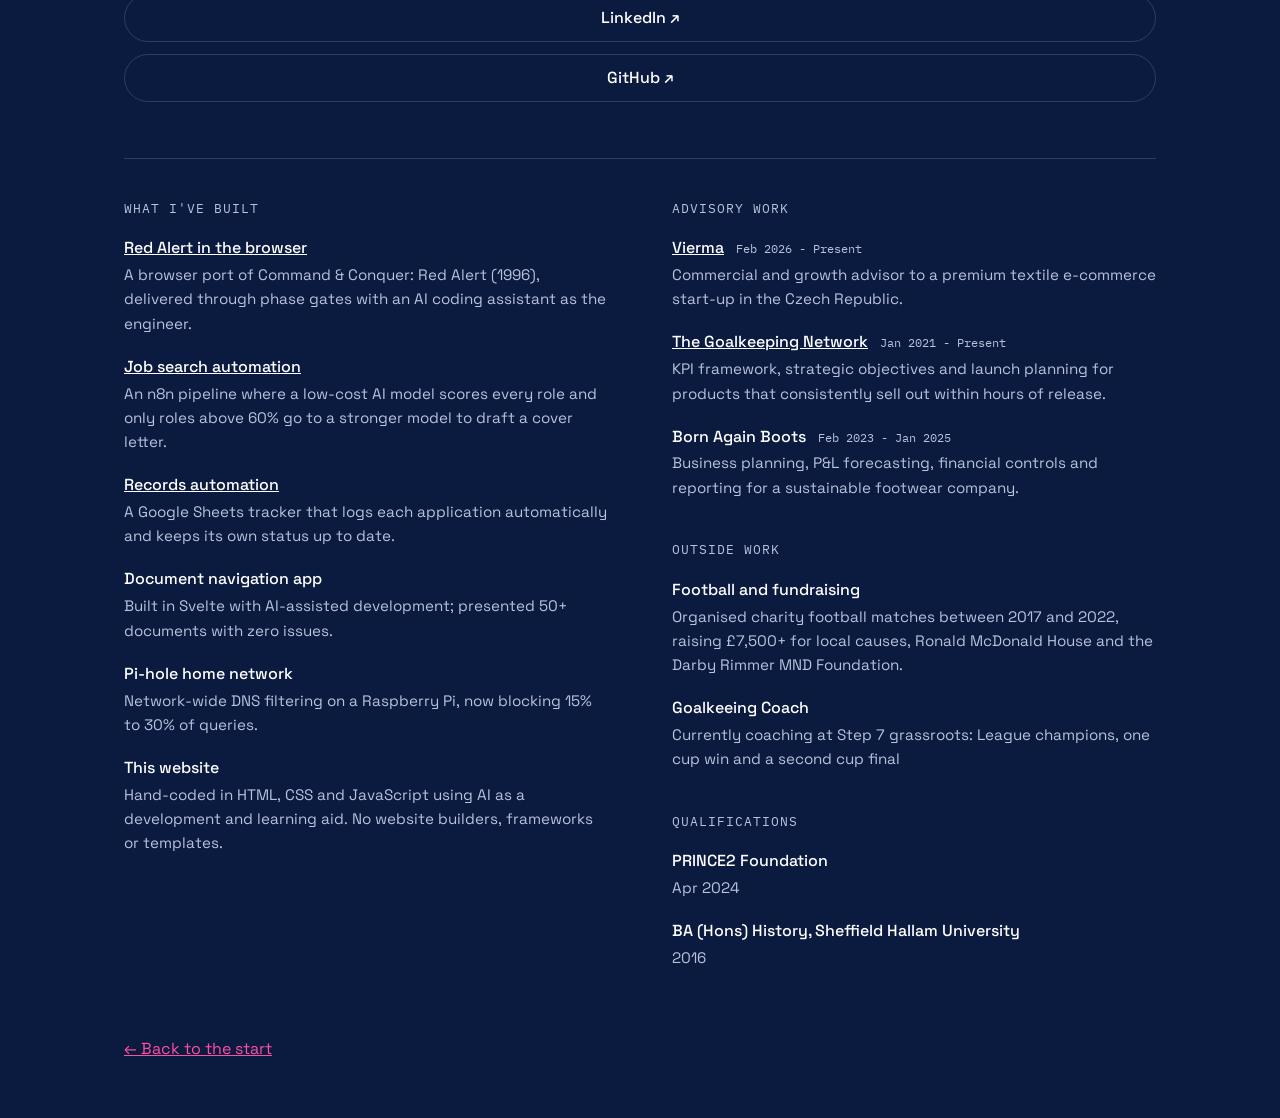
==== commit 74a07fc7: "structure and design fix" ====
--- a/index.html
+++ b/index.html
@@ -2,16 +2,16 @@
 <html lang="en-GB">
 <head>
   <meta charset="UTF-8">
-  <meta name="viewport" content="width=device-width, initial-scale=1.0">
+  <meta name="viewport" content="width=device-width, initial-scale=1.0, viewport-fit=cover">
   <title>Mike Morris | Project Manager</title>
   <meta name="description" content="Mike Morris: Project Manager with 10 years' experience delivering programmes, PMO frameworks and governance. My career, one role at a time.">
   <link href="https://fonts.googleapis.com/css2?family=IBM+Plex+Mono:wght@400;500&family=Space+Grotesk:wght@300;400;500;700&display=swap" rel="stylesheet">
   <!-- styles.css: colours and fonts for the whole site.
        site.css: the header, menus and article layout shared by every page.
        journey.css: the layout of this page only. Later files win any tie. -->
-  <link rel="stylesheet" href="styles.css">
-  <link rel="stylesheet" href="site.css">
-  <link rel="stylesheet" href="journey.css">
+  <link rel="stylesheet" href="/css/styles.css">
+  <link rel="stylesheet" href="/css/site.css">
+  <link rel="stylesheet" href="/css/journey.css">
 </head>
 <body class="journey-page">
 
@@ -69,12 +69,12 @@
           <ol class="highlight-grid">
             <li>
               <p class="highlight-stat">$150,000</p>
-              <p>Saved rescueing failing governance project.</p>
+              <p>Saved by rescuing failing regulatory segmentation project.</p>
               <a href="#role-2024">Vantage Data Centres, 2024 →</a>
             </li>
             <li>
-              <p class="highlight-stat">145%&nbsp;→&nbsp;90%</p>
-            <p> Reuction in developer utilisation through introduction of Agile</p>
+              <p class="highlight-stat">300%&nbsp;→&nbsp;85%</p>
+            <p>Reduction in developer utilisation through introduction of Agile </p>
               <a href="#role-2024">Vantage Data Centres, 2024 →</a>
             </li>
             <li>
@@ -84,12 +84,12 @@
             </li>
             <li>
               <p class="highlight-stat">4&nbsp;months</p>
-              <p>To take a consultancy from no formal PMO practice to operational maturity.</p>
+              <p>Took a consultancy from no formal PMO practice to operational maturity.</p>
               <a href="#role-2023">QuantSpark, 2023 →</a>
             </li>
             <li>
               <p class="highlight-stat">6</p>
-              <p>Release clashes avoided by creating 7-department roadmap, .</p>
+              <p>Release clashes avoided by creating 7-department roadmap .</p>
               <a href="#role-2022">Lloyds Banking Group, 2022 →</a>
             </li>
             <li>
@@ -121,15 +121,15 @@
             <div class="achievement">
               <div>
                 <h3>Turnaround</h3>
-                <p>Returned the Stop-Gap service to profitability after 16 consecutive loss-making quarters, and <mark>reduced administrative task time by 90%</mark>  with a digital source of records and macro-based automation.</p>
-              </div>
-            </div>
-          </div>
-          <div class="role-highlights">
-            <h3>Highlights</h3>
-            <ul>
-              <li>Added email booking and an automated receipting system, cutting billing queries by 35%; 100% of customers surveyed gave positive feedback.</li>
-              <li>Streamlined the recruitment workflow and introduced an online recruitment portal, reducing time at each stage.</li>
+                <p>Returned the Stop-Gap service to profitability after 16 consecutive loss making quarters <mark>reduced administrative task time by 90%</mark> through digital record-keeping and macro-based automation.</p>
+              </div>
+            </div>
+          </div>
+          <div class="role-highlights">
+            <h3>Highlights</h3>
+            <ul>
+              <li>Introduced email booking and an automated receipting system, reduced billing queries by 35%. All customers surveyed gave positive feedback.</li>
+              <li>Streamlined the recruitment workflow through automation, reducing time spent between stages.</li>
               <li>Achieved all improvements and modernisation with zero spend or external tooling.</li>
             </ul>
           </div>
@@ -149,18 +149,18 @@
             </ul>
           </div>
           <div class="role-body">
-            <p class="lead">Supporting the Home Office's Risk and Assurance team, and my first move into UK Government.</p>
+            <p class="lead">Supporting the Home Office's Risk and Assurance team, marking my first move into UK Government.</p>
             <div class="achievement">
               <div>
                 <h3>Automation</h3>
-                <p>Redesigned the resource pool matching process with skills-based, anonymised shortlisting, cutting matching time by around 25% and <mark>reducing unconscious bias.</mark></p>
-              </div>
-            </div>
-          </div>
-          <div class="role-highlights">
-            <h3>Highlights</h3>
-            <ul>
-              <li>Built Excel macro automation cutting a weekly multi-hour data task to around 10 minutes, reducing administrative workload by 20% across two teams.</li>
+                <p>Redesigned the resource pool matching process with skills-based, anonymised shortlisting, cutting matching time by approximately 25% and helping to <mark>reduce unconscious bias.</mark></p>
+              </div>
+            </div>
+          </div>
+          <div class="role-highlights">
+            <h3>Highlights</h3>
+            <ul>
+              <li>Built Excel macro-based automation that reduced a weekly data task from several hours to circa 10 minutes. Cutting administrative workloads by 20% across two teams.</li>
               <li>Developed risk assessment frameworks and a medium-term improvement strategy for the Risk and Assurance team, improving reporting accuracy.</li>
             </ul>
           </div>
@@ -180,19 +180,19 @@
             </ul>
           </div>
           <div class="role-body">
-            <p class="lead">Leading a team of 10 responsible for data quality and cleanse across large case cohorts.</p>
+            <p class="lead">Led a team of 10 responsible for data quality and cleanse across large case cohorts.</p>
             <div class="achievement">
               <div>
                 <h3>Team turnaround</h3>
-                <p>Restructured process and culture to <mark>improve throughput 65%,</mark> moving the team from "underachievers" to one of the most efficient, as recognised by leadership.</p>
-              </div>
-            </div>
-          </div>
-          <div class="role-highlights">
-            <h3>Highlights</h3>
-            <ul>
-              <li>Built development pathways and coaching; every team member improved between reviews and 4 of 10 were promoted within 9 months.</li>
-              <li>Designed data quality and cleanse frameworks for cohorts of 6,000 to 180,000 cases, with tracking tools, QA protocols and formal reports to senior stakeholders.</li>
+                <p>Restructured processes and team culture, <mark>improving throughput 65%,</mark> and transforming team into one of organisations most efficient, as recognised by leadership </p>
+              </div>
+            </div>
+          </div>
+          <div class="role-highlights">
+            <h3>Highlights</h3>
+            <ul>
+              <li>Introduced development pathways and coaching. Every team member demonstrated improvement between performance reviews, four of ten promoted within 9 months</li>
+              <li>Designed data quality and cleanse frameworks for cohorts ranging from 6,000 to 180,000 cases, supported by tracking tools, quality assurance protocols and formal reports for senior stakeholders.</li>
             </ul>
           </div>
         </article>
@@ -215,7 +215,7 @@
             <div class="achievement">
               <div>
                 <h3>COVID-19 response</h3>
-                <p>Managed the UK maritime seafarer repatriation response,<mark>repatriating 80% of seafarers</mark> on UK-flagged ships within their legal limit with zero delays to global shipping.</p>
+                <p>Managed the UK's maritme seafarer repatriation response, <mark>returning 80% of seafarers</mark> on UK flagged ships within legal limits. No delays to global shipping</p>
               </div>
             </div>
           </div>
@@ -223,7 +223,7 @@
             <h3>Highlights</h3>
             <ul>
               <li>Represented the UK at international maritime conventions, including the European Maritime Safety Agency workshop in Lisbon.</li>
-              <li>Chaired the biannual tripartite working group of seafarers, shipowners and Government, then restructured it to run effectively online during COVID-19.</li>
+              <li>Represented UK Government at biannual tripartite working group of seafarers, shipowners and Government, restructuring it to operate effectively online during COVID-19.</li>
               <li>Led Maritime Labour Convention 2006 policy work and its post-implementation review, analysing compliance data to drive improvements.</li>
             </ul>
           </div>
@@ -243,7 +243,7 @@
             </ul>
           </div>
           <div class="role-body">
-            <p class="lead">Delivering non-invasive asymptomatic testing for NHS staff during the national emergency.</p>
+            <p class="lead">Delivered non-invasive, asymptomatic testing for NHS staff during the national emergency.</p>
             <div class="achievement">
               <div>
                 <h3>National rollout</h3>
@@ -254,9 +254,9 @@
           <div class="role-highlights">
             <h3>Highlights</h3>
             <ul>
-              <li>Six concurrent site implementation workstreams, each with its own plan tracking milestones, dependencies and compliance.</li>
-              <li>Secured a 12-month warranty extension at no additional cost for 200+ unused LAMP machines, with no contractual obligation on the vendor.</li>
-              <li>Automated the lab ordering process, saving 500+ hours annually.</li>
+              <li>Managed six concurrent site implementation workstreams, each tracking milestones dependencies and compliance</li>
+              <li>Secured a 12-month warranty extension at no additional cost for 200+ unused LAMP machines, despite no contractual obligation on the vendor.</li>
+              <li>Automated the lab ordering, saving 500+ hours annually.</li>
               <li>Advised the Director on policy implementation and cross-departmental work.</li>
             </ul>
           </div>
@@ -280,7 +280,7 @@
             <div class="achievement">
               <div>
                 <h3>Release roadmap</h3>
-                <p>Built delivery roadmap for 35 projects across 7 departments. <mark>Avoiding 6 release clashes</mark> preventing 3 project delays through strategic resequencing</p>
+                <p>Built a delivery roadmap for 35 projects across seven departments. <mark>Avoiding six release clashes</mark> and preventing three project delays through strategic resequencing</p>
               </div>
             </div>
           </div>
@@ -288,7 +288,7 @@
             <h3>Highlights</h3>
             <ul>
               <li>Introduced portfolio-level governance, dependency management and alignment protocols, reducing inter-project conflicts by 30%.</li>
-              <li>Developed stage-gate governance and PMO standards across business units, moving delivery from inconsistent practice to a standard framework.</li>
+              <li>Developed stage-gate governance and PMO standards across business units, replacing inconsistent practice with a standard framework.</li>
               <li>Took customer-facing digital products from business case to launch, coordinating Technology, Compliance, Marketing and Operations for 350,000+ customers.</li>
             </ul>
           </div>
@@ -312,16 +312,16 @@
             <div class="achievement">
               <div>
                 <h3>PMO from zero</h3>
-                <p><mark>Designed and implemented the PMO framework</mark> (lifecycle methodology, portfolio governance, resource management, risk) in four months.</p>
-              </div>
-            </div>
-          </div>
-          <div class="role-highlights">
-            <h3>Highlights</h3>
-            <ul>
-              <li>Introduced stage-gate governance that improved revenue forecasting accuracy by 30%, project profitability visibility by 40% and overall project efficiency by 25%.</li>
-              <li>Built skills-based allocation and capacity planning for 30+ consultants across 15+ concurrent projects, raising billable utilisation by 25% and cutting bench time by 40%.</li>
-              <li>Designed and piloted RAID training with 10 project staff; CEO intervention on pilot projects fell by 65%.</li>
+                <p><mark>Designed and implemented the PMO framework</mark> covering delivery methodology, portfolio governance and risk in four months.</p>
+              </div>
+            </div>
+          </div>
+          <div class="role-highlights">
+            <h3>Highlights</h3>
+            <ul>
+              <li>Introduced stage-gate governance, improving revenue forecasting accuracy by 30%, project profitability visibility by 40% and overall project efficiency by 25%.</li>
+              <li>Built skills-based allocation and capacity planning for 30+ consultants across 15+ concurrent projects, raising billable utilisation by 25%.</li>
+              <li>Designed and piloted RAID training with 10 project staff, reducing CEO intervention on pilot projects by 65%.</li>
             </ul>
           </div>
         </article>
@@ -344,7 +344,7 @@
             <div class="achievement">
               <div>
                 <h3>Programme rescue and cancellation</h3>
-                <p>Reocvered failing regulatory segmentation project within two weeks. Recomended cancelation after identifying project no longer fit for purpose, <mark>saving $150,000</mark> with agreement from Legal, Cybersecurity and IT.</p>
+                <p>Recovered failing regulatory segmentation project within two weeks. Recommended cancellation after identifying project no longer fit for purpose, <mark>saving $150,000</mark> with agreement from Legal, Cybersecurity and IT.</p>
               </div>
             </div>
           </div>
@@ -353,10 +353,10 @@
             <ul>
               <li>Built a Power BI project hub for a Director overseeing 26 projects, cutting utilisation from 145% to 90% in three weeks; four projects moved from Red to Green.</li>
               <li>Introduced Agile ceremonies, story pointing and MVPs, cutting developer utilisation from 300% to 85% over four sprints.</li>
-              <li>Built a department-wide PMO framework from inception, reducing project delays by 25% and delivery timelines by 20%.</li>
-              <li>Took a stalled executive dashboard programme from 1 to 6 live dashboards, unifying up to five source systems through medallian archetecture data lake.</li>
-              <li>Managed a $10M estate-wide hardware upgrade across 30+ data centre facilities, delivering on time with minimal disruption.</li>
-              <li>Implemented standardised contracts and leasing procedure and tracking across North America, APAC and EMEA</li>
+              <li>Built a department-wide PMO framework from scratch, reducing project delays by 25% and delivery timelines by 20%.</li>
+              <li>Took stalled executive dashboard programme from 1 to 6 live dashboards, unifying up to five source systems through medallion-architecture data lake.</li>
+              <li>Managed a $10m estate-wide hardware upgrade across 30+ data centre facilities, delivering on time with minimal disruption.</li>
+              <li>Standardised contracts, leasing procedures and tracking across North America, APAC and EMEA</li>
             </ul>
           </div>
         </article>
@@ -365,7 +365,7 @@
         <article class="journey-page-item role" id="role-2026" data-label="2026" aria-labelledby="role-2026-title">
           <div class="role-meta">
             <p class="role-year" aria-hidden="true">2026</p>
-            <h2 id="role-2026-title">Founder</h2>
+            <h2 id="role-2026-title">Founder & Product lead</h2>
             <p class="role-org"><a href="https://www.3pmfootball.pro">Stealth</a></p>
             <p class="role-dates">Mar 2026 - Present</p>
             <ul class="skills" aria-label="Skills used in this role">
@@ -375,11 +375,11 @@
             </ul>
           </div>
           <div class="role-body">
-            <p class="lead">Founded company and launcing first app.</p>
+            <p class="lead">Founded company and expect to launch first app before end of 2026.</p>
             <div class="achievement">
               <div>
                 <h3>Concept to launch-ready</h3>
-                <p>Took the platform from concept to a de-risked, launch-ready specification: 12+ specification documents, a structed release schedule and 15+ interactive prototypes covering every major user flow.</p>
+                <p>Took product from concept to a de-risked, launch-ready app. <mark>Created and scoped all product features</mark>, prototyping every major user with interactive demos, and defining the release schedule, commercial model, legal framework and brand.</p>
               </div>
             </div>
           </div>
@@ -387,9 +387,9 @@
             <h3>Highlights</h3>
             <ul>
               <li>Recruited and structured an equal technical co-founder partnership, documenting equity, vesting, reserved matters and IP assignment.</li>
-              <li>Built the commercial model and go-to-market plan, benchmarking pricing against 20+ competitors and simplifying a four-tier model to two tiers.</li>
+              <li>Built the commercial model and go-to-market plan, benchmarking pricing against 20+ competitors.</li>
               <li>Drafted a UK GDPR-compliant privacy policy, incorporated the company and completed ICO registration.</li>
-              <li>Managed all advertising and Social Media marketing, creating consistent brand identity</li>
+              <li>Responsible for advertising and marketing, creating consistent brand identity</li>
             </ul>
           </div>
         </article>
@@ -398,7 +398,7 @@
         <section class="journey-page-item journey-more" id="more" data-label="More" aria-labelledby="more-title">
           <p class="label">The next chapter</p>
           <h2 id="more-title">Looking for project and programme delivery, PMO and governance roles.</h2>
-          <p class="lead">Open to London, hybrid and remote roles. If your team is working on something like this, I'd like to hear about it.</p>
+          <p class="lead">Open to London, hybrid and remote roles. If your team is working on something. Let's talk.</p>
           <ul class="contact-links">
             <li><a href="mailto:Mikem9693@gmail.com">Email</a></li>
             <li><a href="https://www.linkedin.com/in/mike-morris-5a3879b5/">LinkedIn ↗</a></li>
@@ -409,9 +409,9 @@
             <section aria-labelledby="built-title">
               <h3 id="built-title">What I've built</h3>
               <dl class="more-list">
-                <dt><a href="projects/Red-Alert-Browser.html">Red Alert in the browser</a></dt>
+                <dt><a href="/projects/red-alert-browser.html">Red Alert in the browser</a></dt>
                 <dd>A browser port of Command &amp; Conquer: Red Alert (1996), delivered through phase gates with an AI coding assistant as the engineer.</dd>
-                <dt><a href="projects/Job-Search-Automation.html">Job search automation</a></dt>
+                <dt><a href="/projects/job-search-automation.html">Job search automation</a></dt>
                 <dd>An n8n pipeline where a low-cost AI model scores every role and only roles above 60% go to a stronger model to draft a cover letter.</dd>
                 <dt><a href="projects/records-automation.html">Records automation</a></dt>
                 <dd>A Google Sheets tracker that logs each application automatically and keeps its own status up to date.</dd>
@@ -420,7 +420,7 @@
                 <dt>Pi-hole home network</dt>
                 <dd>Network-wide DNS filtering on a Raspberry Pi, now blocking 15% to 30% of queries.</dd>
                 <dt>This website</dt>
-                <dd>Hand-coded in HTML, CSS and JavaScript utilising AI support to learn as I build. No website builders, frameworks or templates.</dd>
+                <dd>Hand-coded in HTML, CSS and JavaScript using AI as a development and learning aid. No website builders, frameworks or templates.</dd>
               </dl>
             </section>
 
@@ -429,7 +429,7 @@
               <dl class="more-list">
                 <dt><a href="https://www.Vierma.cz">Vierma</a> <span>Feb 2026 - Present</span></dt>
                 <dd>Commercial and growth advisor to a premium textile e-commerce start-up in the Czech Republic.</dd>
-                <dt><a href="www.TheGKN.Net">The Goalkeeping Network</a> <span>Jan 2021 - Present</span></dt>
+                <dt><a href="https://www.thegkn.net">The Goalkeeping Network</a> <span>Jan 2021 - Present</span></dt>
                 <dd>KPI framework, strategic objectives and launch planning for products that consistently sell out within hours of release.</dd>
                 <dt>Born Again Boots <span>Feb 2023 - Jan 2025</span></dt>
                 <dd>Business planning, P&amp;L forecasting, financial controls and reporting for a sustainable footwear company.</dd>
@@ -438,9 +438,9 @@
               <h3>Outside work</h3>
               <dl class="more-list">
                 <dt>Football and fundraising</dt>
-                <dd>Organised charity football matches between 2017 and 2022, raising £7,500+ for personal causes, Ronald McDonald House and the Darby Rimmer MND Foundation.</dd>
+                <dd>Organised charity football matches between 2017 and 2022, raising £7,500+ for local causes, Ronald McDonald House and the Darby Rimmer MND Foundation.</dd>
                 <dt>Goalkeeing Coach</dt>
-                <dd>Currently supporting Step 7 grassroots club since October 2025. Ahieved promotion and a cup win and runners up last season</dd>
+                <dd>Currently coaching at Step 7 grassroots: League champions, one cup win and a second cup final</dd>
               </dl>
 
               <h3>Qualifications</h3>
@@ -469,7 +469,7 @@
   </main>
 
   <!-- Scripts go at the end of <body>, so the page's HTML exists before the script looks for it. -->
-  <script src="menus.js"></script>
-  <script src="journey.js"></script>
+  <script src="/js/menu.js"></script>
+  <script src="/js/journey.js"></script>
 </body>
 </html>
--- a/css/styles.css
+++ b/css/styles.css
@@ -0,0 +1,54 @@
+/* ==========================================================
+   styles.css: the base for every page.
+   Colours, fonts and default text styles.
+   site.css (header, menus, articles) and journey.css (the book)
+   build on top of this.
+   ========================================================== */
+
+:root {
+  --bg: #0B1B3F;
+  --surface: #1A2C5B;
+  --text: #FFFFFF;
+  --muted: #B8C2DD;
+  --heading: #FFB27A;
+  --accent: #FF4FA3;
+}
+
+* {
+  box-sizing: border-box;
+}
+
+body {
+  margin: 0;
+  padding: 2rem;
+  font-family: "Space Grotesk", sans-serif;
+  background: var(--bg);
+  color: var(--text);
+  line-height: 1.6;
+  min-height: 100vh;
+  display: flex;
+  flex-direction: column;
+  gap: 1rem;
+}
+
+h1, h2, h3 {
+  color: var(--heading);
+}
+
+h1 {
+  font-size: 3rem;
+  line-height: 1.1;
+}
+
+a {
+  color: var(--accent);
+}
+
+.label {
+  font-family: "IBM Plex Mono", monospace;
+  font-size: 0.8rem;
+  text-transform: uppercase;
+  letter-spacing: 0.08em;
+  color: var(--muted);
+  margin: 0 0 0.75rem;
+}
--- a/css/site.css
+++ b/css/site.css
@@ -0,0 +1,352 @@
+/* ==========================================================
+   site.css: shared by every page on the site.
+   The header, the drop-down menus, and the layout for
+   article pages (projects and writing).
+   Loads after styles.css on every page.
+   ========================================================== */
+
+/* A faint line colour, used for every divider.
+   It's your --muted colour (#B8C2DD) at 20% opacity. */
+:root {
+  --line: rgba(184, 194, 221, 0.2);
+}
+
+/* ----- Page frame ----- */
+
+body {
+  padding: 0 1.5rem;     /* overrides the 2rem padding in styles.css */
+  gap: 0;
+}
+
+.site-header,
+main {
+  width: 100%;
+  max-width: 1040px;
+  margin: 0 auto;
+}
+
+main {
+  flex: 1;
+}
+
+/* ----- Header ----- */
+
+.site-header {
+  display: flex;
+  flex-wrap: wrap;
+  justify-content: space-between;
+  align-items: center;
+  gap: 0.5rem 1.5rem;
+  padding: 1.5rem 0;
+  border-bottom: 1px solid var(--line);
+}
+
+.site-header a {
+  color: var(--text);
+  text-decoration: none;
+  font-weight: 500;
+}
+
+.site-header a:hover {
+  color: var(--accent);
+}
+
+.site-nav {
+  display: flex;
+  flex-wrap: wrap;
+  gap: 0.5rem 1.75rem;
+}
+
+.site-nav a {
+  color: var(--muted);
+  font-weight: 400;
+}
+
+/* ----- Drop-down menus (<details class="nav-menu">) ----- */
+
+.nav-menu {
+  position: relative;    /* the list below is positioned against this */
+}
+
+.nav-menu summary {
+  list-style: none;      /* removes the default triangle */
+  cursor: pointer;
+  color: var(--muted);
+}
+
+.nav-menu summary::-webkit-details-marker {
+  display: none;         /* removes the triangle in Safari */
+}
+
+.nav-menu summary::after {
+  content: " ▾";
+}
+
+.nav-menu[open] summary,
+.nav-menu summary:hover {
+  color: var(--accent);
+}
+
+.nav-menu ul {
+  position: absolute;
+  top: calc(100% + 0.75rem);
+  right: 0;
+  z-index: 10;           /* sits above the page content */
+  width: 18rem;
+  margin: 0;
+  padding: 0.5rem 0;
+  list-style: none;
+  background: var(--bg);
+  border: 1px solid var(--line);
+  border-radius: 0.75rem;
+}
+
+.nav-menu li a {
+  display: flex;
+  flex-direction: column;
+  gap: 0.15rem;
+  padding: 0.6rem 1rem;
+  color: var(--text);
+  text-decoration: none;
+}
+
+.nav-menu li a:hover {
+  background: var(--surface);
+}
+
+.nav-menu .label {
+  margin: 0;
+  font-size: 0.7rem;
+}
+
+.nav-menu .nav-menu-all {
+  border-top: 1px solid var(--line);
+  color: var(--accent);
+}
+
+/* ----- Shared helpers ----- */
+
+/* Hides an element visually while keeping it available to screen readers.
+   (display: none would hide it from screen readers too.) */
+.visually-hidden {
+  position: absolute;
+  width: 1px;
+  height: 1px;
+  margin: -1px;
+  padding: 0;
+  border: 0;
+  overflow: hidden;
+  clip-path: inset(50%);
+  white-space: nowrap;
+}
+
+/* A clear outline for keyboard users on every link, button and menu. */
+a:focus-visible,
+button:focus-visible,
+summary:focus-visible {
+  outline: 2px solid var(--heading);
+  outline-offset: 3px;
+}
+
+/* ==========================================================
+   Article pages: <body class="article-page">
+   One readable column, headings as quiet labels, thin lines.
+   ========================================================== */
+
+.article-page article {
+  max-width: 42rem;      /* about 70 characters a line: comfortable to read */
+  padding: 4rem 0 5rem;
+}
+
+.article-page h1 {
+  margin: 0.5rem 0 1rem;
+  font-size: clamp(2.5rem, 6vw, 4rem);
+  font-weight: 500;
+  line-height: 1.05;
+  letter-spacing: -0.03em;
+}
+
+/* Each section starts with a thin line and a small mono heading. */
+.article-page section {
+  margin-top: 3rem;
+  padding-top: 1.5rem;
+  border-top: 1px solid var(--line);
+}
+
+.article-page h2 {
+  margin: 0 0 1rem;
+  font-family: "IBM Plex Mono", monospace;
+  font-size: 0.8rem;
+  font-weight: 400;
+  text-transform: uppercase;
+  letter-spacing: 0.08em;
+  color: var(--muted);
+}
+
+.article-page h3 {
+  margin: 1.5rem 0 0.5rem;
+  font-size: 1rem;
+  font-weight: 500;
+}
+
+.article-page p,
+.article-page li,
+.article-page dd {
+  line-height: 1.7;
+}
+
+/* Lists: a short pink dash instead of a bullet, matching the Journey. */
+.article-page article ul {
+  list-style: none;
+  padding: 0;
+}
+
+.article-page article li {
+  position: relative;
+  margin-bottom: 0.6rem;
+  padding-left: 1.25rem;
+}
+
+.article-page article li::before {
+  content: "";
+  position: absolute;
+  left: 0;
+  top: 0.85em;
+  width: 0.5rem;
+  height: 1px;
+  background: var(--accent);
+}
+
+/* Term-and-description lists: the term in peach, the description below it. */
+.highlights {
+  margin: 0;
+}
+
+.highlights dt {
+  color: var(--heading);
+  font-weight: 500;
+}
+
+.highlights dd {
+  margin: 0.15rem 0 1.25rem;
+}
+
+/* Callouts: a short aside, set apart by size and colour rather than a box. */
+.callout {
+  margin: 2.5rem 0;
+  padding-left: 1.5rem;
+  font-size: 1.15rem;
+  line-height: 1.6;
+  color: var(--muted);
+  box-shadow: inset 2px 0 0 var(--accent);   /* a thin pink line down the left */
+}
+
+.callout p {
+  margin: 0;
+}
+
+.article-page img {
+  display: block;
+  max-width: 100%;
+  height: auto;
+  margin: 2rem 0;
+  border-radius: 0.5rem;
+}
+
+/* ----- Phones ----- */
+
+@media (max-width: 700px) {
+  .site-nav {
+    position: relative;  /* menus line up with the nav row's left edge... */
+    gap: 0.5rem 1rem;
+    font-size: 0.95rem;
+  }
+
+  .nav-menu {
+    position: static;    /* ...instead of their own link, so they fit on screen */
+  }
+
+  .nav-menu ul {
+    left: 0;
+    right: auto;
+  }
+
+  .article-page article {
+    padding: 2.5rem 0 4rem;
+  }
+}
+
+/* ==========================================================
+   Writing: <body class="article-page post">
+   Builds on the article layout above. Posts use real
+   subheadings instead of small labels, as they read as one
+   continuous piece rather than set sections.
+   ========================================================== */
+
+.post .standfirst {
+  margin: 0 0 2.5rem;
+  font-size: 1.3rem;
+  line-height: 1.5;
+  color: var(--muted);
+}
+
+.post h2 {
+  margin: 3rem 0 0.75rem;
+  font-family: "Space Grotesk", sans-serif;
+  font-size: 1.5rem;
+  font-weight: 500;
+  text-transform: none;
+  letter-spacing: -0.01em;
+  color: var(--heading);
+}
+
+.post blockquote {
+  margin: 2.5rem 0;
+  padding: 1.5rem 0;
+  border-top: 1px solid var(--line);
+  border-bottom: 1px solid var(--line);
+  font-size: 1.5rem;
+  font-weight: 300;
+  line-height: 1.4;
+  color: var(--accent);
+}
+
+.post blockquote p {
+  margin: 0;
+}
+
+.post figure {
+  margin: 2.5rem 0;
+}
+
+.post figure img {
+  margin: 0;
+}
+
+.post figcaption {
+  margin-top: 0.6rem;
+  font-family: "IBM Plex Mono", monospace;
+  font-size: 0.75rem;
+  color: var(--muted);
+}
+
+.post-footer {
+  margin-top: 4rem;
+  padding-top: 1.5rem;
+  border-top: 1px solid var(--line);
+}
+
+.post-footer .label {
+  margin-bottom: 0.5rem;
+}
+
+/* A list split into two columns. Items run down the first column, then the second.
+   Each column is at least 14rem wide, so on a phone it falls back to one column. */
+.two-columns {
+  columns: 2 14rem;
+  column-gap: 3rem;
+}
+
+.two-columns li {
+  break-inside: avoid;   /* never split one item across two columns */
+}
--- a/css/journey.css
+++ b/css/journey.css
@@ -0,0 +1,571 @@
+/* ==========================================================
+   journey.css: the layout for index.html (the Journey).
+   Colours and fonts come from styles.css; the header, menus
+   and --line come from site.css.
+   Minimalist approach: no cards or boxes. Space, type size
+   and thin lines do the work instead.
+   ========================================================== */
+
+/* Each page: no background, just space above and below. */
+.journey-page-item {
+  padding: 4.5rem 0.25rem 3.5rem;
+}
+
+/* Without JavaScript the pages stack, so a thin line separates them. */
+.journey-page-item + .journey-page-item {
+  border-top: 1px solid var(--line);
+}
+
+.journey-page-item h2 {
+  font-weight: 500;
+  letter-spacing: -0.01em;
+}
+
+.journey-page-item .lead {
+  font-size: 1.15rem;
+  color: var(--muted);
+}
+
+/* Section headings inside a page look like labels: small, mono, muted. */
+.role-highlights h3,
+.journey-more h3 {
+  margin: 0 0 1rem;
+  font-family: "IBM Plex Mono", monospace;
+  font-size: 0.8rem;
+  font-weight: 400;
+  text-transform: uppercase;
+  letter-spacing: 0.08em;
+  color: var(--muted);
+}
+
+/* ----- Intro ----- */
+
+/* Limit the width of what's inside the intro, not the page itself.
+   Every page must stay exactly 100% wide, or the sliding goes out of line. */
+.journey-intro > * {
+  max-width: 46rem;
+}
+
+.journey-intro h1 {
+  margin: 0.5rem 0 1.5rem;
+  font-size: clamp(3.5rem, 9vw, 6.5rem);
+  font-weight: 500;
+  line-height: 1;
+  letter-spacing: -0.035em;
+}
+
+.intro-statement {
+  margin: 0 0 1.5rem;
+  font-size: clamp(1.35rem, 2.6vw, 1.85rem);
+  line-height: 1.35;
+}
+
+.intro-actions {
+  display: flex;
+  flex-wrap: wrap;
+  align-items: center;
+  gap: 1rem 2rem;
+  margin: 2.5rem 0 0;
+}
+
+.button {
+  display: inline-block;
+  padding: 0.75rem 1.4rem;
+  border: 1px solid var(--accent);
+  border-radius: 999px;
+  color: var(--accent);
+  font-weight: 500;
+  text-decoration: none;
+  transition: background 0.2s ease, color 0.2s ease;
+}
+
+.button:hover {
+  background: var(--accent);
+  color: var(--bg);
+}
+
+.intro-meta {
+  margin: 3rem 0 0;
+  font-family: "IBM Plex Mono", monospace;
+  font-size: 0.8rem;
+  color: var(--muted);
+}
+
+/* ----- Career highlights ----- */
+
+.journey-highlights h2 {
+  margin: 0.25rem 0 3rem;
+  font-size: clamp(2rem, 4vw, 2.75rem);
+}
+
+.highlight-grid {
+  list-style: none;
+  margin: 0;
+  padding: 0;
+  display: grid;
+  grid-template-columns: repeat(auto-fit, minmax(15rem, 1fr));
+  gap: 2.5rem 3rem;
+}
+
+.highlight-grid li {
+  padding-top: 1.25rem;
+  border-top: 1px solid var(--line);
+}
+
+.highlight-stat {
+  margin: 0 0 0.75rem;
+  font-size: clamp(2.25rem, 4vw, 3rem);
+  font-weight: 300;
+  line-height: 1.1;
+  letter-spacing: -0.02em;
+  color: var(--accent);
+}
+
+.highlight-grid p:not(.highlight-stat) {
+  margin: 0 0 0.75rem;
+}
+
+.highlight-grid a {
+  font-size: 0.85rem;
+  color: var(--muted);
+  text-decoration: none;
+}
+
+.highlight-grid a:hover {
+  color: var(--accent);
+}
+
+/* ----- A role page ----- */
+
+.role {
+  display: grid;
+  grid-template-columns: 1fr 1.6fr;
+  align-content: start;
+  gap: 2.5rem 4rem;
+}
+
+.role-year {
+  margin: 0 0 1.5rem;
+  font-size: clamp(4.5rem, 10vw, 7.5rem);
+  font-weight: 300;
+  line-height: 0.9;
+  letter-spacing: -0.04em;
+  color: var(--muted);
+}
+
+.role h2 {
+  margin: 0 0 0.35rem;
+  font-size: 1.6rem;
+  line-height: 1.2;
+}
+
+.role-org {
+  margin: 0;
+}
+
+.role-dates {
+  margin: 0.25rem 0 1.5rem;
+  font-family: "IBM Plex Mono", monospace;
+  font-size: 0.8rem;
+  color: var(--muted);
+}
+
+/* Skills as one quiet line of text, separated by dots, instead of boxes. */
+.skills {
+  list-style: none;
+  margin: 0;
+  padding: 0;
+  display: flex;
+  flex-wrap: wrap;
+  gap: 0.25rem 0.6rem;
+  font-family: "IBM Plex Mono", monospace;
+  font-size: 0.75rem;
+  color: var(--muted);
+}
+
+.skills li + li::before {
+  content: "·";
+  margin-right: 0.6rem;
+}
+
+.role-body .lead {
+  margin: 0 0 2rem;
+}
+
+/* The key achievement: a big number beside its explanation, under a thin line. */
+/* The key achievement: a thin line, a label, a heading and the sentence, with its figure in pink. */
+
+.achievement {
+  padding-top: 1.5rem;
+  border-top: 1px solid var(--line);
+}
+.achievement .label {
+  margin: 0 0 0.25rem;
+}
+
+.achievement h3 {
+  margin: 0 0 0.5rem;
+  font-size: 1rem;
+}
+
+.achievement p:last-child {
+  margin: 0;
+}
+
+/* Highlights run across the full width of the page, in two columns where there's room. */
+.role-highlights {
+  grid-column: 1 / -1;
+  padding-top: 1.5rem;
+  border-top: 1px solid var(--line);
+}
+
+.role-highlights ul {
+  list-style: none;
+  margin: 0;
+  padding: 0;
+  display: grid;
+  grid-template-columns: repeat(auto-fit, minmax(18rem, 1fr));
+  gap: 1rem 3rem;
+}
+
+.role-highlights li {
+  position: relative;
+  padding-left: 1.25rem;
+}
+
+/* A short pink dash instead of a bullet point. */
+.role-highlights li::before {
+  content: "";
+  position: absolute;
+  left: 0;
+  top: 0.8em;
+  width: 0.5rem;
+  height: 1px;
+  background: var(--accent);
+}
+
+/* ----- More (the final page) ----- */
+
+.journey-more h2 {
+  max-width: 40rem;
+  margin: 0.25rem 0 1rem;
+  font-size: clamp(1.8rem, 3.5vw, 2.5rem);
+  line-height: 1.2;
+}
+
+.contact-links {
+  list-style: none;
+  margin: 2rem 0 3.5rem;
+  padding: 0;
+  display: flex;
+  flex-wrap: wrap;
+  gap: 1rem 2rem;
+  font-weight: 500;
+}
+
+.more-columns {
+  display: grid;
+  grid-template-columns: 1fr 1fr;
+  gap: 3rem 4rem;
+  padding-top: 2.5rem;
+  border-top: 1px solid var(--line);
+}
+
+.journey-more h3:not(:first-child) {
+  margin-top: 2.5rem;
+}
+
+.more-list {
+  margin: 0;
+}
+
+.more-list dt {
+  font-weight: 500;
+}
+
+.more-list dt a {
+  color: var(--text);
+}
+
+.more-list dt a:hover {
+  color: var(--accent);
+}
+
+.more-list dt span {
+  margin-left: 0.5rem;
+  font-family: "IBM Plex Mono", monospace;
+  font-size: 0.75rem;
+  font-weight: 400;
+  color: var(--muted);
+}
+
+.more-list dd {
+  margin: 0.15rem 0 1.1rem;
+  font-size: 0.95rem;
+  color: var(--muted);
+}
+
+.journey-more > p:last-child {
+  margin: 3rem 0 0;
+}
+
+/* ==========================================================
+   Book mode. journey.js adds the class "is-book" to <body>,
+   so these rules only apply when JavaScript is running.
+   ========================================================== */
+
+.is-book .journey-viewport {
+  overflow: hidden;      /* hides the pages to the left and right... */
+  overflow: clip;        /* ...and stops the browser scrolling it sideways. */
+  transition: height 0.6s cubic-bezier(0.2, 0.7, 0.2, 1);
+    touch-action: pan-y pinch-zoom; /* the browser handles scrolling and zooming; sideways swipes are ours */
+}
+
+.is-book .journey-track {
+  display: flex;
+  align-items: flex-start; /* each page only as tall as its own content */
+  transition: transform 0.6s cubic-bezier(0.2, 0.7, 0.2, 1);
+}
+
+.is-book .journey-page-item {
+  flex: 0 0 100%;        /* each page is exactly one viewport wide */
+  min-width: 0;
+  box-sizing: border-box;
+  border-top: none;      /* no dividing lines between pages in book mode */
+}
+
+/* ----- Navigation bar ----- */
+
+.journey-nav {
+  display: flex;
+  align-items: center;
+  gap: 1.5rem;
+  padding: 1rem 0;
+  border-top: 1px solid var(--line);
+
+  /* Sticky: the bar stays pinned to the bottom of the screen while you scroll
+     a long page, then settles into its normal place at the end. */
+  position: sticky;
+  bottom: 0;
+  z-index: 5;                      /* sits above the page content as it scrolls past */
+  background: var(--bg);           /* solid, so text doesn't show through */
+  padding-bottom: calc(1rem + env(safe-area-inset-bottom)); /* clears the iPhone home bar */
+}
+
+/* "display: flex" above would override the hidden attribute, so this puts it back. */
+.journey-nav[hidden] {
+  display: none;
+}
+
+.journey-prev,
+.journey-next {
+  flex: 0 0 auto;
+  width: 44px;
+  height: 44px;
+  border: 1px solid var(--line);
+  border-radius: 50%;
+  background: none;
+  color: var(--text);
+  font: inherit;
+  font-size: 1.1rem;
+  cursor: pointer;
+  transition: border-color 0.2s ease, color 0.2s ease;
+}
+
+.journey-next {
+  border-color: var(--accent);
+  color: var(--accent);
+}
+
+.journey-prev:hover:not(:disabled),
+.journey-next:hover:not(:disabled) {
+  border-color: var(--accent);
+  color: var(--accent);
+}
+
+.journey-prev:disabled,
+.journey-next:disabled {
+  opacity: 0.3;
+  cursor: default;
+}
+
+/* The year strip */
+.journey-spine {
+  position: relative;    /* lets journey.js measure each button's position within the strip */
+  flex: 1;
+  list-style: none;
+  margin: 0;
+  padding: 0;
+  display: flex;
+  justify-content: space-between;
+  overflow-x: auto;
+}
+
+.spine-button {
+  display: flex;
+  flex-direction: column;
+  align-items: center;
+  gap: 0.45rem;
+  min-width: 44px;
+  min-height: 44px;
+  padding: 0.25rem;
+  border: none;
+  background: none;
+  color: var(--muted);
+  font-family: "IBM Plex Mono", monospace;
+  font-size: 0.7rem;
+  cursor: pointer;
+}
+
+.spine-button:hover {
+  color: var(--text);
+}
+
+.spine-dot {
+  width: 6px;
+  height: 6px;
+  border-radius: 50%;
+  background: var(--line);
+  transition: transform 0.3s ease, background 0.3s ease;
+}
+
+/* Pages you've passed get a brighter dot; the current page gets a larger peach one. */
+.spine-button.is-passed .spine-dot {
+  background: var(--muted);
+}
+
+.spine-button[aria-current] .spine-dot {
+  background: var(--heading);
+  transform: scale(1.6);
+}
+
+.spine-button[aria-current] {
+  color: var(--text);
+}
+
+/* Some people set their device to reduce motion. Respect that. */
+@media (prefers-reduced-motion: reduce) {
+  .is-book .journey-viewport,
+  .is-book .journey-track,
+  .spine-dot,
+  .button {
+    transition: none;
+  }
+}
+
+ /* Intro: both options become full-width buttons, one above the other. */
+  .intro-actions {
+    flex-direction: column;
+    align-items: stretch;
+    gap: 0.75rem;
+  }
+
+  .intro-actions a {
+    display: flex;
+    align-items: center;
+    justify-content: center;
+    min-height: 48px;
+    border-radius: 999px;
+    text-decoration: none;
+  }
+
+  .intro-actions a:not(.button) {
+    border: 1px solid var(--line);
+    color: var(--text);
+  }
+
+  /* More page: contact links become full-width buttons, Email filled in pink as the main action. */
+  .contact-links {
+    flex-direction: column;
+    gap: 0.75rem;
+  }
+
+  .contact-links a {
+    display: flex;
+    align-items: center;
+    justify-content: center;
+    min-height: 48px;
+    border: 1px solid var(--line);
+    border-radius: 999px;
+    color: var(--text);
+    text-decoration: none;
+  }
+
+  .contact-links li:first-child a {
+    background: var(--accent);
+    border-color: var(--accent);
+    color: var(--bg);
+  }
+
+@media (max-width: 700px) {
+  .role,
+  .more-columns {
+    grid-template-columns: 1fr;
+  }
+
+  .journey-page-item {
+    padding: 3rem 0.25rem 2.5rem;
+  }
+
+  /* Intro: both options become full-width buttons, one above the other. */
+  .intro-actions {
+    flex-direction: column;
+    align-items: stretch;
+    gap: 0.75rem;
+  }
+
+  .intro-actions a {
+    display: flex;
+    align-items: center;
+    justify-content: center;
+    min-height: 48px;
+    border-radius: 999px;
+    text-decoration: none;
+  }
+
+  .intro-actions a:not(.button) {
+    border: 1px solid var(--line);
+    color: var(--text);
+  }
+
+  /* More page: contact links become full-width buttons, Email filled in pink as the main action. */
+  .contact-links {
+    flex-direction: column;
+    gap: 0.75rem;
+  }
+
+  .contact-links a {
+    display: flex;
+    align-items: center;
+    justify-content: center;
+    min-height: 48px;
+    border: 1px solid var(--line);
+    border-radius: 999px;
+    color: var(--text);
+    text-decoration: none;
+  }
+
+  .contact-links li:first-child a {
+    background: var(--accent);
+    border-color: var(--accent);
+    color: var(--bg);
+  }
+
+  /* On phones: one slim row, arrows either side of a year strip that scrolls
+     sideways (journey.js keeps the current year in view). */
+  .journey-nav {
+    gap: 0.5rem;
+    padding-top: 0.5rem;
+    padding-bottom: calc(0.5rem + env(safe-area-inset-bottom));
+  }
+
+  .journey-spine {
+    justify-content: flex-start;
+    scrollbar-width: none;         /* hides the scrollbar; swiping still scrolls it */
+  }
+}
+mark {
+  background: none;
+  color: var(--accent);
+  font-weight: 500;
+}
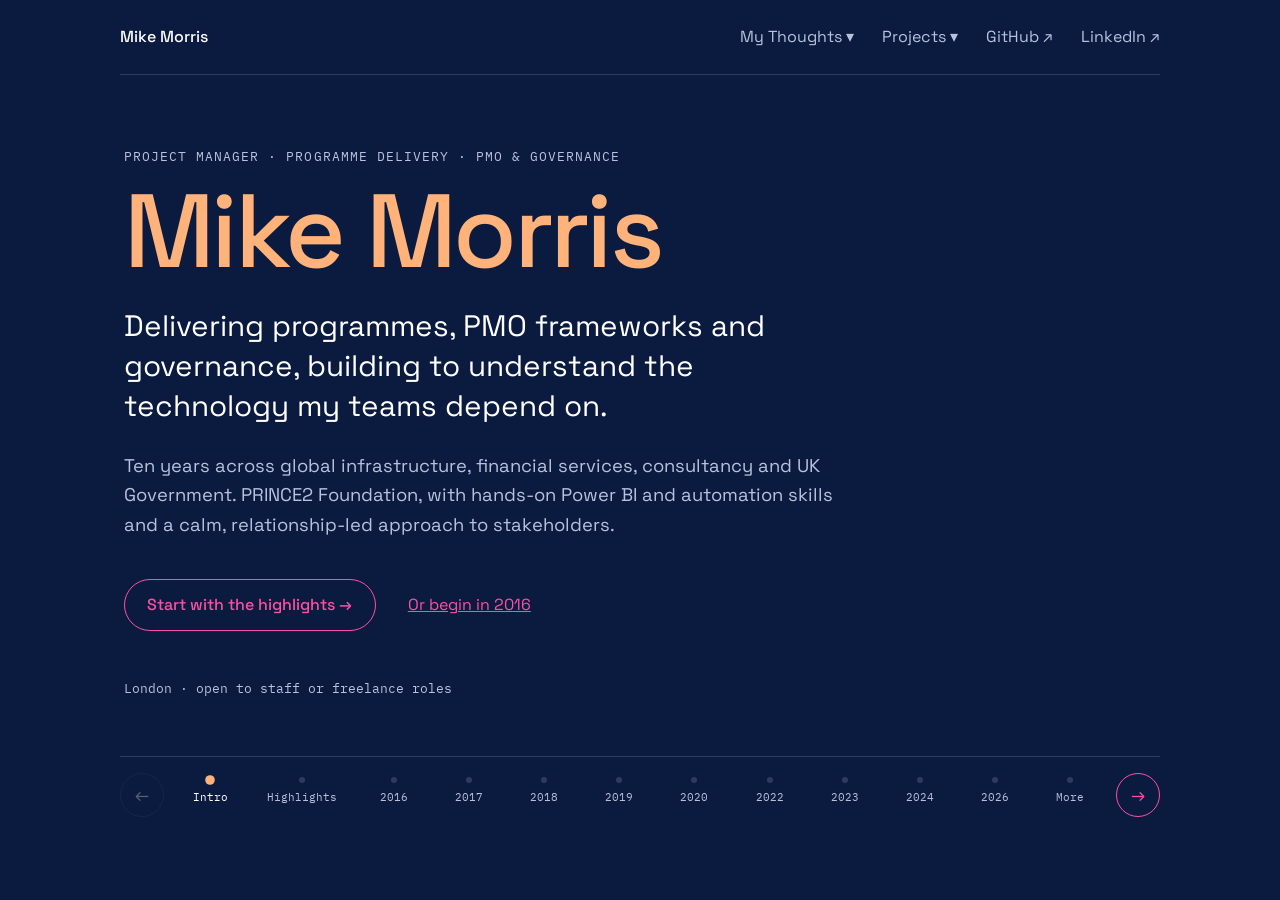
==== commit 4eebc08f: "image formatting updates" ====
--- a/index.html
+++ b/index.html
@@ -30,7 +30,7 @@
        <details class="nav-menu">
         <summary>Projects</summary>
         <ul>
-          <li><a href="projects/Red-Alert-Browser.html"><span>Red Alert Browser Port</span><span class="label">WebAssembly · AI delivery</span></a></li>
+          <li><a href="projects/classic-rts.html"><span>Red Alert Browser Port</span><span class="label">WebAssembly · AI delivery</span></a></li>
           <li><a href="projects/Job-Search-Automation.html"><span>Job Search Automation</span><span class="label">n8n · AI workflows</span></a></li>
           <li><a href="projects/records-automation.html"><span>Records Automation</span><span class="label">Apps Script · Google Sheets</span></a></li>
           <li><a class="nav-menu-all" href="projects/index.html">All projects →</a></li>
@@ -409,7 +409,7 @@
             <section aria-labelledby="built-title">
               <h3 id="built-title">What I've built</h3>
               <dl class="more-list">
-                <dt><a href="/projects/red-alert-browser.html">Red Alert in the browser</a></dt>
+                <dt><a href="/projects/classic-rts.html">Red Alert in the browser</a></dt>
                 <dd>A browser port of Command &amp; Conquer: Red Alert (1996), delivered through phase gates with an AI coding assistant as the engineer.</dd>
                 <dt><a href="/projects/job-search-automation.html">Job search automation</a></dt>
                 <dd>An n8n pipeline where a low-cost AI model scores every role and only roles above 60% go to a stronger model to draft a cover letter.</dd>
--- a/css/site.css
+++ b/css/site.css
@@ -349,4 +349,15 @@
 
 .two-columns li {
   break-inside: avoid;   /* never split one item across two columns */
+}
+
+/* Optional: crops an image to 16:9. Use on photos, not screenshots. */
+.project-image {
+  aspect-ratio: 16 / 9;
+  object-fit: cover;     /* fills the shape without stretching */
+}
+
+/* A thin border on figure images, so screenshots don't blend into the background. */
+.post figure img {
+  border: 1px solid var(--line);
 }
--- a/css/journey.css
+++ b/css/journey.css
@@ -453,7 +453,18 @@
   }
 }
 
- /* Intro: both options become full-width buttons, one above the other. */
+
+@media (max-width: 700px) {
+  .role,
+  .more-columns {
+    grid-template-columns: 1fr;
+  }
+
+  .journey-page-item {
+    padding: 3rem 0.25rem 2.5rem;
+  }
+
+  /* Intro: both options become full-width buttons, one above the other. */
   .intro-actions {
     flex-direction: column;
     align-items: stretch;
@@ -497,60 +508,6 @@
     color: var(--bg);
   }
 
-@media (max-width: 700px) {
-  .role,
-  .more-columns {
-    grid-template-columns: 1fr;
-  }
-
-  .journey-page-item {
-    padding: 3rem 0.25rem 2.5rem;
-  }
-
-  /* Intro: both options become full-width buttons, one above the other. */
-  .intro-actions {
-    flex-direction: column;
-    align-items: stretch;
-    gap: 0.75rem;
-  }
-
-  .intro-actions a {
-    display: flex;
-    align-items: center;
-    justify-content: center;
-    min-height: 48px;
-    border-radius: 999px;
-    text-decoration: none;
-  }
-
-  .intro-actions a:not(.button) {
-    border: 1px solid var(--line);
-    color: var(--text);
-  }
-
-  /* More page: contact links become full-width buttons, Email filled in pink as the main action. */
-  .contact-links {
-    flex-direction: column;
-    gap: 0.75rem;
-  }
-
-  .contact-links a {
-    display: flex;
-    align-items: center;
-    justify-content: center;
-    min-height: 48px;
-    border: 1px solid var(--line);
-    border-radius: 999px;
-    color: var(--text);
-    text-decoration: none;
-  }
-
-  .contact-links li:first-child a {
-    background: var(--accent);
-    border-color: var(--accent);
-    color: var(--bg);
-  }
-
   /* On phones: one slim row, arrows either side of a year strip that scrolls
      sideways (journey.js keeps the current year in view). */
   .journey-nav {
